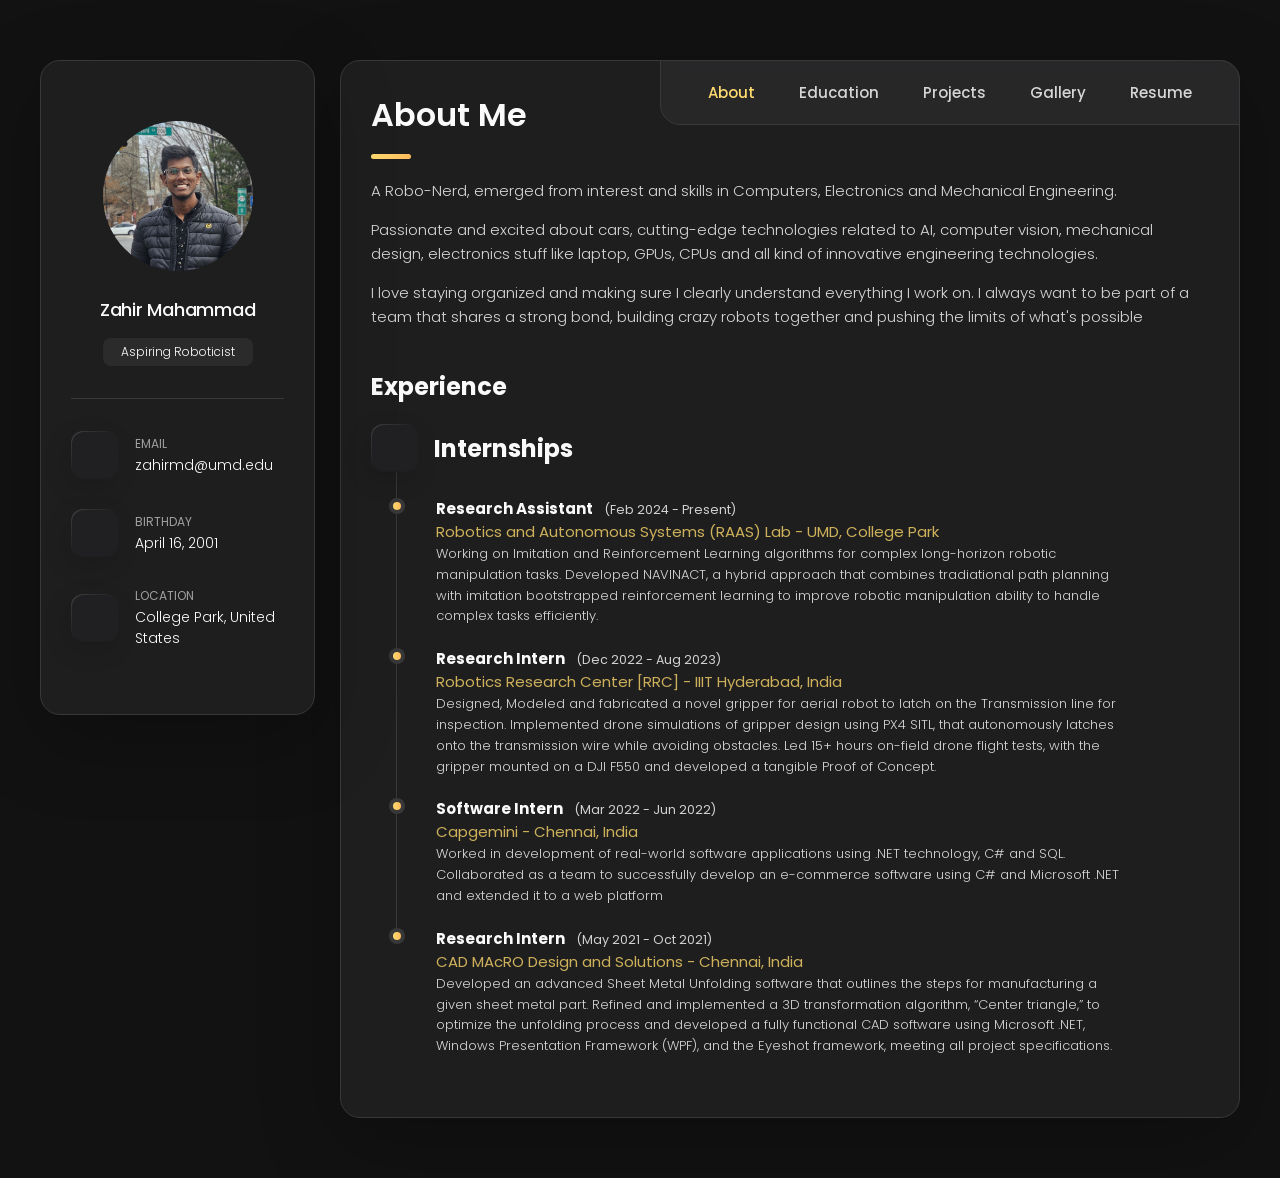
==== index.html @ 22c70e31 "removed unnecessary" ====
<!DOCTYPE html>
<html lang="en">
  <head>
    <meta charset="UTF-8" />
    <meta http-equiv="X-UA-Compatible" content="IE=edge" />
    <meta name="viewport" content="width=device-width, initial-scale=1.0" />
    <title>Zahir's Protfolio</title>

    <!-- favicon -->
    <link
      rel="shortcut icon"
      href="./assets/images/favicon.ico"
      type="image/x-icon"
    />

    <!-- custom css link -->
    <link rel="stylesheet" href="./assets/css/style.css" />

    <!-- google font link -->
    <link rel="preconnect" href="https://fonts.googleapis.com" />
    <link rel="preconnect" href="https://fonts.gstatic.com" crossorigin />
    <link
      href="https://fonts.googleapis.com/css2?family=Poppins:wght@300;400;500;600&display=swap"
      rel="stylesheet"
    />
    <link rel="stylesheet" href="https://cdnjs.cloudflare.com/ajax/libs/font-awesome/6.0.0/css/all.min.css">

  </head>

  <body>
    <!-- #MAIN -->

    <main>
      <!-- #SIDEBAR -->

      <aside class="sidebar" data-sidebar>
        <div class="sidebar-info">
          <figure class="avatar-box">
            <img
              class="profile-pic"
              src="./assets/images/zahirmd.png"
              alt="Zahir Mahammad"
              width="70"
            />
          </figure>

          <div class="info-content">
            <h1 class="name" title="Zahir Mahammad">Zahir Mahammad</h1>

            <p class="title">Aspiring Roboticist</p>
          </div>

          <button class="info_more-btn" data-sidebar-btn>
            <span>Show Contacts</span>

            <ion-icon name="chevron-down"></ion-icon>
          </button>
        </div>

        <div class="sidebar-info_more">
          <div class="separator"></div>

          <ul class="contacts-list">
            <li class="contact-item">
              <div class="icon-box">
                <ion-icon name="mail-outline"></ion-icon>
              </div>

              <div class="contact-info">
                <p class="contact-title">Email</p>

                <a
                  href="mailto:zahirmd@umd.edu"
                  class="contact-link"
                  >zahirmd@umd.edu</a
                >
              </div>
            </li>

            <!-- <li class="contact-item">
              <div class="icon-box">
                <ion-icon name="phone-portrait-outline"></ion-icon>
              </div>

              <div class="contact-info">
                <p class="contact-title">Phone</p>

                <a href="tel:+94768167031" class="contact-link"
                  >+1 (240)-604-0688</a
                >
              </div>
            </li> -->

            <li class="contact-item">
              <div class="icon-box">
                <ion-icon name="calendar-outline"></ion-icon>
              </div>

              <div class="contact-info">
                <p class="contact-title">Birthday</p>

                <time datetime="2001-07-21">April 16, 2001</time>
              </div>
            </li>

            <li class="contact-item">
              <div class="icon-box">
                <ion-icon name="location-outline"></ion-icon>
              </div>

              <div class="contact-info">
                <p class="contact-title">Location</p>

                <address>College Park, United States</address>
              </div>
            </li>
          </ul>

          <div class="separator"></div>

          <ul class="social-list">
            <li class="social-item">
              <a
                href="https://github.com/zahirmahammad"
                class="social-link" target="_blank"
              >
                <ion-icon name="logo-github"></ion-icon>
              </a>
            </li>

            <li class="social-item">
              <a
                href="https://www.linkedin.com/in/zahir-mahammad"
                class="social-link" target="_blank"
              >
                <ion-icon name="logo-linkedin"></ion-icon>
              </a>
            </li>

            <li class="social-item">
              <a
                href="https://www.instagram.com/zhr16___/profilecard/?igsh=ZzZjdnRrcW5tdnE4"
                class="social-link" target="_blank"
              >
                <ion-icon name="logo-instagram"></ion-icon>
              </a>
            </li>
          </ul>
        </div>
      </aside>

      <!-- #main-content -->

      <div class="main-content">
        <!-- #NAVBAR -->

        <nav class="navbar">
          <ul class="navbar-list">
            <li class="navbar-item">
              <button class="navbar-link active" data-nav-link>About</button>
            </li>

            <li class="navbar-item">
              <button class="navbar-link" data-nav-link>Education</button>
            </li>

            <li class="navbar-item">
              <button class="navbar-link" data-nav-link>Projects</button>
            </li>

            <li class="navbar-item">
              <button class="navbar-link" data-nav-link>Gallery</button>
            </li>

            <li class="navbar-item">
              <button class="navbar-link" data-nav-link>Resume</button>
            </li>
          </ul>
        </nav>

        <!-- #ABOUT -->

        <article class="about active" data-page="about">
          <header>
            <h2 class="h2 article-title">About me</h2>
          </header>

          <section class="about-text">
            <p>
              A Robo-Nerd, emerged from interest and skills in Computers, Electronics and Mechanical Engineering.        
            </p>

            <p>
              Passionate and excited about cars, cutting-edge technologies related 
              to AI, computer vision, mechanical design, electronics stuff like laptop, GPUs, CPUs and all kind of innovative engineering technologies.
            </p>
            <p>

              I love staying organized and making sure I clearly understand everything I work on.
              I always want to be part of a team that shares a strong bond, building crazy robots together and pushing the limits of what's possible
            </p>
          </section>



          <h3 class="h3 service-title">Experience</h3>
          <!--  Work Experience  -->
          <section class="timeline">
            <div class="title-wrapper">
              <div class="icon-box">
                <ion-icon name="briefcase-outline"></ion-icon>
                <!-- <i class="fas fa-robot"></i> -->
              </div>

              <h3 class="h3">Internships</h3>
              
            </div>

            <ol class="timeline-list">
              <li class="timeline-item">
                <h4 class="h4 timeline-item-title" style="display: inline; margin-right: 1%;">Research Assistant </h4> 
                <p style="display: inline; color: lightgrey; font-size: smaller;">(Feb 2024 - Present)</p>                  
                <!-- <h4 class="h4 timeline-item-title">Robotics Algorithms & Autonomous Systems Lab (RAAS) - UMD, College Park</h4> -->
                <div class="timeline-dates">
                  <span class="left">Robotics and Autonomous Systems (RAAS) Lab - UMD, College Park</span>
                  &nbsp;&nbsp;
                  <!-- <span class="right" style="color: lightgray; ">(Feb 2023 - Present)</span> -->
                </div>

                <span></span>
                <span></span>

                <p class="timeline-text" style="font-size: small;">
                  Working on Imitation and Reinforcement Learning algorithms for complex 
                  long-horizon robotic manipulation tasks.
                  Developed NAVINACT, a hybrid approach that combines tradiational path 
                  planning with imitation bootstrapped reinforcement learning to improve robotic manipulation
                  ability to handle complex tasks efficiently.
              </li>

              <li class="timeline-item">
                <h4 class="h4 timeline-item-title" style="display: inline; margin-right: 1%;">Research Intern </h4> 
                <p style="display: inline; color: lightgrey; font-size: smaller;">(Dec 2022 - Aug 2023)</p>                  
                                
                  <span class="left">Robotics Research Center [RRC] - IIIT Hyderabad, India</span>


                <p class="timeline-text" style="font-size: small;">
                  Designed, Modeled and fabricated a novel gripper for aerial robot 
                  to latch on the Transmission line for inspection. Implemented 
                  drone simulations of gripper design using PX4 SITL, that 
                  autonomously latches onto the transmission wire while 
                  avoiding obstacles. Led 15+ hours on-field drone flight 
                  tests, with the gripper mounted on a DJI F550 and developed a tangible Proof of Concept. 
                </p>
              </li>

              <li class="timeline-item">
                <h4 class="h4 timeline-item-title" style="display: inline; margin-right: 1%;">Software Intern </h4> 
                <p style="display: inline; color: lightgrey; font-size: smaller;">(Mar 2022 - Jun 2022)</p>                  
                                <!-- <h4 class="h4 timeline-item-title">Robotics Research Center [RRC] - IIIT Hyderabad, India</h4> -->
                <!-- <div class="timeline-dates"> -->
                  <span class="left">Capgemini - Chennai, India</span>
                  <!-- <span class="right" style="color: white;">Dec 2022 — Aug 2022</span> -->
                <!-- </div> -->

                <p class="timeline-text" style="font-size: small;">
                  Worked in development of real-world software applications using .NET technology, C# and SQL.
                  Collaborated as a team to successfully develop an e-commerce 
                  software using C# and Microsoft .NET and extended it to a web platform
        
                </p>
              </li>    


              <li class="timeline-item">
                <h4 class="h4 timeline-item-title" style="display: inline; margin-right: 1%;">Research Intern </h4> 
                <p style="display: inline; color: lightgrey; font-size: smaller;">(May 2021 - Oct 2021)</p>                  
                <!-- <h4 class="h4 timeline-item-title">Robotics Research Center [RRC] - IIIT Hyderabad, India</h4> -->
                <!-- <div class="timeline-dates"> -->
                  <span class="left">CAD MAcRO Design and Solutions - Chennai, India</span>
                  <!-- <span class="right" style="color: white;">Dec 2022 — Aug 2022</span> -->
                <!-- </div> -->

                <p class="timeline-text" style="font-size: small;">
                  Developed an advanced Sheet Metal Unfolding software 
                  that outlines the steps for manufacturing a given sheet metal part.
                  Refined and implemented a 3D transformation algorithm, “Center triangle,” 
                  to optimize the unfolding process and 
                  developed a fully functional CAD software using Microsoft .NET, 
                  Windows Presentation Framework (WPF), and the Eyeshot framework, meeting all project specifications.
                </p>
              </li>
              
            </ol>
          </section>

          
          <!-- service -->

          <!-- <section class="service">
            <h3 class="h3 service-title">What I can do</h3>

            <ul class="service-list">
              <li class="service-item">
                <div class="service-icon-box">
                  <img
                    src="./assets/images/icon-design.svg
                "
                    alt="design icon"
                    width="40"
                  />
                </div>

                <div class="service-content-box">
                  <h4 class="h4 service-item-title">CAD design</h4>

                  <p class="service-item-text">
                    Mechanical design of robots, make them manufacturable and
                    easy to assemble.
                  </p>
                </div>
              </li>

              <li class="service-item">
                <div class="service-icon-box">
                  <img
                    src="./assets/images/icon-dev.svg"
                    alt="Web development icon"
                    width="40"
                  />
                </div>

                <div class="service-content-box">
                  <h4 class="h4 service-item-title">Programming and Frameworks</h4>

                  <p class="service-item-text">
                    Develop Robotic Frameworks using ROS, OpenCV, PyTorch: Reinforcement Learning, and other SDKs.
                  </p>
                </div>
              </li>

              <li class="service-item">
                <div class="service-icon-box">
                  <img src="./assets/images/drone.svg" alt="mobile app icon" width="60"/>
                </div>

                <div class="service-content-box">
                  <h4 class="h4 service-item-title">Build Robots</h4>

                  <p class="service-item-text">
                    Design, Build and Program the robot that can handle the multiple tasks 
                  </p>
                </div>
              </li>

              <li class="service-item">
                <div class="service-icon-box">
                  <img
                    src="./assets/images/robot-arm.svg"
                    alt="camera icon"
                    width="40"
                  />
                </div>

                <div class="service-content-box">
                  <h4 class="h4 service-item-title">Teach Robots</h4>

                  <p class="service-item-text">
                    Use Imiation Learning, Reinforcement Learning, and other AI techniques to perform complex tasks.
                  </p>
                </div>
              </li>
            </ul>
          </section> -->




          <!--
          - My Best Products
        -->

          <!-- <section class="testimonials">
            <h3 class="h3 testimonials-title">Portfolio</h3>

            <ul class="testimonials-list has-scrollbar">
              <li class="testimonials-item">
                <div class="content-card" data-testimonials-item>
                  <figure class="testimonials-avatar-box">
                    <img
                      src="./assets/images/icon-dev.svg"
                      alt="Daniel lewis"
                      width="40"
                      data-testimonials-avatar
                    />
                  </figure>

                  <h4
                    class="h4 testimonials-item-title"
                    data-testimonials-title
                  >
                    Platinum Web Application
                  </h4>

                  <div class="testimonials-text" data-testimonials-text>
                    <p>
                      A web application that made by using MERN Stack for
                      Selling Products. Buyers can come to the application
                      through any device (Responsive UI Design) and add to cart
                      items after they can do the payment and buy thr products.
                      Customers also can use PayPal & BAnk cards as their
                      payment methods.
                    </p>
                  </div>
                </div>
              </li>

              <li class="testimonials-item">
                <div class="content-card" data-testimonials-item>
                  <figure class="testimonials-avatar-box">
                    <img
                      src="./assets/images/icon-dev.svg"
                      alt="Jessica miller"
                      width="60"
                      data-testimonials-avatar
                    />
                  </figure>

                  <h4
                    class="h4 testimonials-item-title"
                    data-testimonials-title
                  >
                    iStore POS System
                  </h4>

                  <div class="testimonials-text" data-testimonials-text>
                    <p>
                      Created a POS system in Java with MySQL for managing shop
                      operations. Includes functionalities for managing
                      inventory, users, and orders. Managers and Cashiers have
                      different interfaces.
                    </p>
                  </div>
                </div>
              </li>

              <li class="testimonials-item">
                <div class="content-card" data-testimonials-item>
                  <figure class="testimonials-avatar-box">
                    <img
                      src="./assets/images/icon-dev.svg"
                      alt="Emily evans"
                      width="60"
                      data-testimonials-avatar
                    />
                  </figure>

                  <h4
                    class="h4 testimonials-item-title"
                    data-testimonials-title
                  >
                    File Organizer
                  </h4>

                  <div class="testimonials-text" data-testimonials-text>
                    <p>
                      Created a simple file organizing software for organize
                      rushed folders or drives on PC. Can manage files by
                      creating new folders for every type of files (Ex: Photos,
                      Videos, Audio) and send all files to those folders, helps
                      to keep a cleaner environment in Computer.
                    </p>
                  </div>
                </div>
              </li>
            </ul>
          </section> -->

          <!--
          - testimonials modal
        -->

          <div class="modal-container" data-modal-container>
            <div class="overlay" data-overlay></div>

            <section class="testimonials-modal">
              <button class="modal-close-btn" data-modal-close-btn>
                <ion-icon name="close-outline"></ion-icon>
              </button>

              <div class="modal-img-wrapper">
                <figure class="modal-avatar-box">
                  <img
                    src="./assets/images/avatar-1.png"
                    alt="Daniel lewis"
                    width="80"
                    data-modal-img
                  />
                </figure>

                <img src="./assets/images/icon-quote.svg" alt="quote icon" />
              </div>

              <div class="modal-content">
                <h4 class="h3 modal-title" data-modal-title>Daniel lewis</h4>

                <time datetime="2021-06-14">14 June, 2021</time>

                <div data-modal-text>
                  <p>
                    Richard was hired to create a corporate identity. We were
                    very pleased with the work done. She has a lot of experience
                    and is very concerned about the needs of client. Lorem ipsum
                    dolor sit amet, ullamcous cididt consectetur adipiscing
                    elit, seds do et eiusmod tempor incididunt ut laborels
                    dolore magnarels alia.
                  </p>
                </div>
              </div>
            </section>
          </div>

          <!--
          - My Certificates
        -->

          <!-- <section class="clients">
            <h3 class="h3 clients-title">Certificates</h3>
            <div class="clients-list-container">
              <ul class="clients-list has-scrollbar">
                <li class="clients-item">
                  <p>Customer Service <br />Professional (Zendesk)</p>
                  <br />
                  <a href="https://uom.lk/">
                    <img
                      src="./assets/images/certificates/zendesk.JPG"
                      alt="client logo"
                    />
                  </a>
                </li>

                <li class="clients-item">
                  <p>Career Essentials in<br />Cybersecurity (Microsoft)</p>
                  <br />
                  <a href="https://uom.lk/">
                    <img
                      src="./assets/images/certificates/career_essentials in cybersecurity by microsoft and linkedin.JPG"
                      alt="client logo"
                    />
                  </a>
                </li>

                <li class="clients-item">
                  <p>FC0U61 Cert Prep 1<br />(linkedin)</p>
                  <br />
                  <a href="https://uom.lk/">
                    <img
                      src="./assets/images/certificates/cert-prep-1.JPG"
                      alt="client logo"
                    />
                  </a>
                </li>

                <li class="clients-item">
                  <p>FC0U61 Cert Prep 2<br />(linkedin)</p>
                  <br />
                  <a href="https://uom.lk/">
                    <img
                      src="./assets/images/certificates/cert-prep-2.JPG"
                      alt="client logo"
                    />
                  </a>
                </li>

                <li class="clients-item">
                  <p>FC0U61 Cert Prep 3<br />(linkedin)</p>
                  <br />
                  <a href="https://uom.lk/">
                    <img
                      src="./assets/images/certificates/cert-prep-3.JPG"
                      alt="client logo"
                    />
                  </a>
                </li>

                <li class="clients-item">
                  <p>Version Controlling<br />(Microsoft)</p>
                  <br />
                  <a href="https://uom.lk/">
                    <img
                      src="./assets/images/certificates/mastering_version_control.JPG"
                      alt="client logo"
                    />
                  </a>
                </li>

                <li class="clients-item">
                  <p>Python Programming<br />for Beginners (UoM)</p>
                  <br />
                  <a href="https://uom.lk/">
                    <img
                      src="./assets/images/certificates/python_for-beginners.JPG"
                      alt="client logo"
                    />
                  </a>
                </li>

                <li class="clients-item">
                  <p>Web Designing for<br />Beginners (UoM)</p>
                  <br />
                  <a href="https://uom.lk/">
                    <img
                      src="./assets/images/certificates/web_design_for_beginners.JPG"
                      alt="client logo"
                    />
                  </a>
                </li>
              </ul>
            </div>
          </section> -->
        </article>

        <!-- #RESUME -->

        <article class="resume" data-page="education">
          <header>
            <h2 class="h2 article-title">Education</h2>
          </header>

          <!-- Download Button Section -->

          <!-- Trigger Easy Download: onclick="window.location.href='https://drive.google.com/uc?export=download&id=1tKpm8IOlRSLQODSGPAmuAweRhz6zU7St'" -->

          

          <section class="timeline">
            <div class="title-wrapper">
              <div class="icon-box">
                <ion-icon name="book-outline"></ion-icon>
              </div>

              <h3 class="h3">University of Maryland, College Park</h3>
            </div>

            <ol class="timeline-list">
              <li class="timeline-item">
                <h4 class="h4 timeline-item-title">
                  Master of Engineering - Robotics
                </h4>

                <span>Aug 2023 - Expected May 2025</span>

                <p class="timeline-text">
                  <strong>Courses:</strong> Control of Robotic Systems, Robot Modeling, Robot Programming,
                  Perception for Autonomous Robots, Planning for Autonomous Robots,
                  Robot Learning, Decision-Making for Robotics, Multi-Modal Foundation Models, 
                  Human-Robot Interaction
                </p>
              </li>

              <!-- <li class="timeline-item">
                <h4 class="h4 timeline-item-title">IBA Campus - Kandy</h4>

                <span>2018 Jan - Apr</span>

                <p class="timeline-text">
                  I Have studied a six month English Diploma foundation in IBA
                  Campus Kandy. I have earned some knowledge from the foundation
                  course.
                </p>
              </li>

              <li class="timeline-item">
                <h4 class="h4 timeline-item-title">
                  Nanoda Vocational Training Center - Hurikaduwa
                </h4>

                <span>2018 Jan - Jun</span>

                <p class="timeline-text">
                  I have studied a six month carpentry course in Nanoda
                  vocational Training center. I have learned many woodworking
                  techniques and machine operating techniques.
                </p>
              </li> -->
            </ol>
          </section>

          <section class="timeline">
            <div class="title-wrapper">
              <div class="icon-box">
                <ion-icon name="book-outline"></ion-icon>
              </div>

              <h3 class="h3">IIITDM Kancheepuram</h3>
            </div>

            <ol class="timeline-list">
              <li class="timeline-item">
                <h4 class="h4 timeline-item-title">B.Tech - Mechanical Engineering Specialization with Smart Manufacturing</h4>

                <span>August 2018 — May 2022</span>

                <p class="timeline-text">
                  <strong>Relevant Courses:</strong> Sensors and Controls, Internet of Things,
                  Special Manufacturing Processes, Data Structure and Algorithms, Electrical Drives, Database Management Systems,
                  Mechanical Design Concepts, Industrial Design Sketching, Design Optimization
                </p>
              <!-- </li>

              <li class="timeline-item">
                <h4 class="h4 timeline-item-title">Java POS System</h4>

                <span>2023 — 2024</span>

                <p class="timeline-text">
                  Created a POS system in Java with MySQL for managing shop
                  operations. Includes functionalities for managing inventory,
                  users, and orders. Managers and Cashiers have different
                  interfaces. Source code & other details:<a
                    href="https://github.com/DulangaDasanayake/i-store"
                    >iStore</a
                  >
                </p>
              </li> -->
            </ol>
          </section>

          <section class="skill">
            <h3 class="h3 skills-title">My skills</h3>
            <ul class="skills-list content-card">
              <li class="skills-item">
                <div class="title-wrapper">
                  <h5 class="h5">ROS/ROS2</h5>
                  <!-- <data value="80">80%</data> -->
                </div>

                <!-- <div class="skill-progress-bg">
                  <div class="skill-progress-fill" style="width: 80%"></div>
                </div> -->
              </li>

              <li class="skills-item">
                <div class="title-wrapper">
                  <h5 class="h5">Python</h5>
                  <!-- <data value="70">70%</data> -->
                </div>

                <!-- <div class="skill-progress-bg">
                  <div class="skill-progress-fill" style="width: 70%"></div>
                </div> -->
              </li>

              <li class="skills-item">
                <div class="title-wrapper">
                  <h5 class="h5">C/C++</h5>
                  <!-- <data value="90">90%</data> -->
                </div>

                <!-- <div class="skill-progress-bg">
                  <div class="skill-progress-fill" style="width: 90%"></div>
                </div> -->
              </li>

              <li class="skills-item">
                <div class="title-wrapper">
                  <h5 class="h5">CAD Design</h5>
                  <!-- <data value="50">50%</data> -->
                </div>

                <!-- <div class="skill-progress-bg">
                  <div class="skill-progress-fill" style="width: 50%"></div>
                </div> -->
              </li>

              <li class="skills-item">
                <div class="title-wrapper">
                  <h5 class="h5">Fusion 360</h5>
                </div>
              </li>

              <li class="skills-item">
                <div class="title-wrapper">
                  <h5 class="h5">SolidWorks</h5>
                </div>
              </li>

              <li class="skills-item">
                <div class="title-wrapper">
                  <h5 class="h5">MATLAB</h5>
                </div>
              </li>

              <li class="skills-item">
                <div class="title-wrapper">
                  <h5 class="h5">Linux</h5>
                </div>
              </li>

              <li class="skills-item">
                <div class="title-wrapper">
                  <h5 class="h5">Docker</h5>
                </div>
              </li>

              <li class="skills-item">
                <div class="title-wrapper">
                  <h5 class="h5">3D Printing</h5>
                </div>
              </li>

              <li class="skills-item">
                <div class="title-wrapper">
                  <h5 class="h5">Drone Piloting</h5>
                </div>
              </li>

              <li class="skills-item">
                <div class="title-wrapper">
                  <h5 class="h5">Imitation/Reinforcement Learning</h5>
                </div>
              </li>

              
            
            </ul>
          </section>
        </article>

        <!--
        - #BLOG - [Now] Projects
      -->

        <article class="blog" data-page="projects">
          <header>
            <h2 class="h2 article-title">Projects</h2>
          </header>

          <section class="blog-posts">
            <ul class="blog-posts-list">
              <li class="blog-post-item">
                <a href="#">
                  <figure class="blog-banner-box">
                    <img
                      src="./assets/images/navinact.png"
                      alt="AMD 9000X3D CPUs"
                      loading="lazy"
                    />
                  </figure>

                  <div class="blog-content">
                    <div class="blog-meta">
                      <p class="blog-category">Robotics</p>

                      <span class="dot"></span>

                      <time datetime="2022-02-23">UMD</time>
                    </div>

                    <h3 class="h3 blog-item-title">NAVINACT</h3>

                    <p class="blog-text">
                      Navigation in Action for RL, a hybrid approach that combines 
                      traditional Reinforcement Learning with Navigation.
                      Reinforcement Learning is used only when interacting with the 
                      objects, whereas navigation is used when trying to reach near 
                      the objects. There are 3 main networks used (ModeNet, NavNet, InteractNet)
                    </p>
                  </div>
                </a>
              </li>

              <li class="blog-post-item">
                <a href="#">
                  <figure class="blog-banner-box">
                    <img
                      src="./assets/images/vision_based.png"
                      alt="Samsung Galaxy Z Fold 6 Slim"
                      loading="lazy"
                    />
                  </figure>

                  <div class="blog-content">
                    <div class="blog-meta">
                      <p class="blog-category">Robotics</p>

                      <span class="dot"></span>

                      <time datetime="2022-02-23">UMD</time>
                    </div>

                    <h3 class="h3 blog-item-title">
                      Vision-Based Autonomous Navigation
                    </h3>

                    <p class="blog-text">
                      Developed a pipeline for tasks that included stop sign detection, horizon line detection, dynamic obstacle avoidance, and navigation through papers, enabling TurtleBot to autonomously navigate through the environment.
                      Trained the YOLOv5 model for stop sign detection, utilized Hough lines to identify vanishing points and draw the horizon line, employed optical flow for dynamic obstacle avoidance, and contour detection to identify waypoints.
                      Implemented a closed-loop controller to autonomously navigate in simulation and real-world environments through the waypoints while performing the defined tasks and successfully demonstrated obstacle avoidance and task execution.
                    </p>
                  </div>
                </a>
              </li>

              <li class="blog-post-item">
                <a href="#">
                  <figure class="blog-banner-box">
                    <img
                      src="./assets/images/RU_RRT_edited.gif"
                      alt="Apple Vision Pro"
                      loading="lazy"
                    />
                  </figure>

                  <div class="blog-content">
                    <div class="blog-meta">
                      <p class="blog-category">Robotics</p>

                      <span class="dot"></span>

                      <time datetime="2022-02-23">UMD</time>
                    </div>

                    <h3 class="h3 blog-item-title">RU-RRT*: ReUsable RRT*</h3>

                    <p class="blog-text">
                      An algorithm based on RRT* designed to utilize path and 
                      sampled points from previously calculated trees on the 
                      same map. This approach uses less processing time and 
                      energy to provide an optimal path at a reduced cost. 
                      This has been shown to work well and is most appropriate when used frequently on larger maps.
                    </p>
                  </div>
                </a>
              </li>

              <li class="blog-post-item">
                <a href="#">
                  <figure class="blog-banner-box">
                    <img
                      src="./assets/images/competition.png"
                      alt="Apple Vision Pro"
                      loading="lazy"
                    />
                  </figure>

                  <div class="blog-content">
                    <div class="blog-meta">
                      <p class="blog-category">Robotics</p>

                      <span class="dot"></span>

                      <time datetime="2022-02-23">UMD</time>
                    </div>

                    <h3 class="h3 blog-item-title">TurtleBOT Competition [2nd Place]</h3>

                    <p class="blog-text">
                      Implemented A* algorithm to compute the shortest 
                      path on a given real-world map, to navigate 
                      autonomously in less time. Addressed odometry 
                      sensor errors and developed a closed-loop controller 
                      using odom to accurately navigate through the waypoints and demonstrated autonomous navigation on TurtleBot3 waffle.
                    </p>
                  </div>
                </a>
              </li>

              <li class="blog-post-item">
                <a href="#">
                  <figure class="blog-banner-box">
                    <img
                      src="./assets/images/crazys.gif"
                      alt="Apple Vision Pro"
                      loading="lazy"
                    />
                  </figure>

                  <div class="blog-content">
                    <div class="blog-meta">
                      <p class="blog-category">Robotics</p>

                      <span class="dot"></span>

                      <time datetime="2022-02-23">UMD</time>
                    </div>

                    <h3 class="h3 blog-item-title">CrazyS - ROS noetic</h3>

                    <p class="blog-text">
                      New models added to the drone simulation 
                      package, CrazyS. The package has iris, 
                      pelican and crazyflie, new drone models, dji - F450, F550, S500, S550, are added to the simulation
                    </p>
                  </div>
                </a>
              </li>

              <li class="blog-post-item">
                <a href="#">
                  <figure class="blog-banner-box">
                    <img
                      src="./assets/images/humanoid.png"
                      alt="Apple Vision Pro"
                      loading="lazy"
                    />
                  </figure>

                  <div class="blog-content">
                    <div class="blog-meta">
                      <p class="blog-category">Robotics</p>

                      <span class="dot"></span>

                      <time datetime="2022-02-23">UMD</time>
                    </div>

                    <h3 class="h3 blog-item-title">Humanoid Robot - RL</h3>

                    <p class="blog-text">
                      Implemented and fine-tuned RL algorithms (SAC and PPO) 
                      for the humanoid robot “Stompy” by K-Scale Labs
                      Included human-like joint limits to enhance realism and 
                      built an environment with efficient reward criteria to 
                      achieve natural gait patterns, trained the model in Gymnasium while tuning hyperparameters for improved results
                      Trained in Brax environment to accelerate training by 
                      running multiple parallel simulations, resulting in better 
                      performance in less time, conducted a comparative analysis of 
                      training outcomes between Gymnasium and Brax environments.
                    </p>
                  </div>
                </a>
              </li>

              <li class="blog-post-item">
                <a href="#">
                  <figure class="blog-banner-box">
                    <img
                      src="./assets/images/mobilerobot.png"
                      alt="Apple Vision Pro"
                      loading="lazy"
                    />
                  </figure>

                  <div class="blog-content">
                    <div class="blog-meta">
                      <p class="blog-category">Robotics</p>

                      <span class="dot"></span>

                      <time datetime="2022-02-23">UMD</time>
                    </div>

                    <h3 class="h3 blog-item-title">MobileRobot Gazebo Simulation</h3>

                    <p class="blog-text">
                      Apple's first mixed-reality headset, the Vision Pro,
                      boasts the highest-resolution display ever made for such a
                      device. It represents a bold step into the mixed-reality
                      space, potentially revolutionizing how we interact with
                      digital content
                    </p>
                  </div>
                </a>
              </li>              

              <li class="blog-post-item">
                <a href="#">
                  <figure class="blog-banner-box">
                    <img
                      src="./assets/images/drone_tech.png"
                      alt="Apple Vision Pro"
                      loading="lazy"
                    />
                  </figure>

                  <div class="blog-content">
                    <div class="blog-meta">
                      <p class="blog-category">Robotics</p>

                      <span class="dot"></span>

                      <time datetime="2022-02-23">UMD</time>
                    </div>

                    <h3 class="h3 blog-item-title">Drone Technology Enabled Leaf Disease Detection</h3>

                    <p class="blog-text">
                      Apple's first mixed-reality headset, the Vision Pro,
                      boasts the highest-resolution display ever made for such a
                      device. It represents a bold step into the mixed-reality
                      space, potentially revolutionizing how we interact with
                      digital content
                    </p>
                  </div>
                </a>
              </li>

            </ul>
          </section>
        </article>


<!--
        - #PORTFOLIO -- [Now] Gallery
      -->

      <article class="portfolio" data-page="gallery">
        <header>
          <h2 class="h2 article-title">Gallery</h2>
        </header>

        <section class="projects">
          <!-- <ul class="filter-list">
            <li class="filter-item">
              <button class="active" data-filter-btn>All</button>
            </li>

            <li class="filter-item">
              <button data-filter-btn>Web design</button>
            </li>

            <li class="filter-item">
              <button data-filter-btn>Applications</button>
            </li>

            <li class="filter-item">
              <button data-filter-btn>Web development</button>
            </li>
          </ul> -->

          <div class="filter-select-box">
            <button class="filter-select" data-select>
              <div class="select-value" data-select-value>
                Select category
              </div>

              <div class="select-icon">
                <ion-icon name="chevron-down"></ion-icon>
              </div>
            </button>

            <!-- <ul class="select-list">
              <li class="select-item">
                <button data-select-item>All</button>
              </li>

              <li class="select-item">
                <button data-select-item>Web design</button>
              </li>

              <li class="select-item">
                <button data-select-item>Applications</button>
              </li>

              <li class="select-item">
                <button data-select-item>Web development</button>
              </li>
            </ul> -->
          </div>

          <ul class="blog-posts-list">



            <li class="blog-post-item">
              <a href="javascript:void(0);">
                <figure class="blog-banner-box" style="aspect-ratio: 4/5; height: auto;">
                  <img
                    src="./assets/images/ai_summit/boston_CTO.jpg"
                    alt="Apple Vision Pro"
                    loading="lazy"
                  />
                </figure>

                <div class="blog-content">
                  <div class="blog-meta">
                    <p class="blog-category">CTO, Boston Dynamics</p>

                    <span class="dot"></span>

                    <time datetime="2022-02-23">NVIDIA AI Summit 2024</time>
                  </div>

                </div>
              </a>
            </li>

            <li class="blog-post-item">
              <a href="javascript:void(0);">
                <figure class="blog-banner-box" style="aspect-ratio: 4/5; height: auto;">
                  <img
                    src="./assets/images/ai_summit/aaron_talk.jpg"
                    alt="Apple Vision Pro"
                    loading="lazy"
                  />
                </figure>

                <div class="blog-content">
                  <div class="blog-meta">
                    <p class="blog-category">Aaron Saunders</p>

                    <span class="dot"></span>

                    <time datetime="2022-02-23">CTO, Boston Dynamics</time>
                  </div>

                </div>
              </a>
            </li>

            <li class="blog-post-item">
              <a href="javascript:void(0);">
                <figure class="blog-banner-box" style="aspect-ratio: 4/5; height: auto;">
                  <img
                    src="./assets/images/ai_summit/expo.jpg"
                    alt="Apple Vision Pro"
                    loading="lazy"
                  />
                </figure>

                <div class="blog-content">
                  <div class="blog-meta">
                    <p class="blog-category">Tech</p>

                    <span class="dot"></span>

                    <time datetime="2022-02-23">NVIDIA AI Summit 2024</time>
                  </div>

                </div>
              </a>
            </li>

            <li class="blog-post-item">
              <a href="javascript:void(0);">
                <figure class="blog-banner-box" style="aspect-ratio: 4/5; height: auto;">
                  <img
                    src="./assets/images/ai_summit/banner.jpg"
                    alt="Apple Vision Pro"
                    loading="lazy"
                  />
                </figure>

                <div class="blog-content">
                  <div class="blog-meta">
                    <p class="blog-category">Tech</p>

                    <span class="dot"></span>

                    <time datetime="2022-02-23">NVIDIA AI Summit 2024</time>
                  </div>

                </div>
              </a>
            </li>

            <li class="blog-post-item">
              <a href="javascript:void(0);">
                <figure class="blog-banner-box" style="aspect-ratio: 4/5; height: auto;">
                  <img
                    src="./assets/images/ai_summit/kiwibot.jpg"
                    alt="Apple Vision Pro"
                    loading="lazy"
                  />
                </figure>

                <div class="blog-content">
                  <div class="blog-meta">
                    <p class="blog-category">Kiwibot</p>

                    <span class="dot"></span>

                    <time datetime="2022-02-23">NVIDIA AI Summit 2024</time>
                  </div>

                </div>
              </a>
            </li>

            <li class="blog-post-item">
              <a href="javascript:void(0);">
                <figure class="blog-banner-box" style="aspect-ratio: 4/5; height: auto;">
                  <img
                    src="./assets/images/ai_summit/sit_robot.jpg"
                    alt="Apple Vision Pro"
                    loading="lazy"
                  />
                </figure>

                <div class="blog-content">
                  <div class="blog-meta">
                    <p class="blog-category">Field AI</p>

                    <span class="dot"></span>

                    <time datetime="2022-02-23">NVIDIA AI Summit 2024</time>
                  </div>

                </div>
              </a>
            </li>

            <li class="blog-post-item">
              <a href="javascript:void(0);">
                <figure class="blog-banner-box" style="aspect-ratio: 4/5; height: auto;">
                  <img
                    src="./assets/images/ai_summit/spot.jpg"
                    alt="Apple Vision Pro"
                    loading="lazy"
                  />
                </figure>

                <div class="blog-content">
                  <div class="blog-meta">
                    <p class="blog-category">Spot</p>

                    <span class="dot"></span>

                    <time datetime="2022-02-23">NVIDIA AI Summit 2024</time>
                  </div>

                </div>
              </a>
            </li>

            <li class="blog-post-item">
              <a href="javascript:void(0);">
                <figure class="blog-banner-box" style="aspect-ratio: 4/5; height: auto;">
                  <img
                    src="./assets/images/ai_summit/field_Ai.jpg"
                    alt="Apple Vision Pro"
                    loading="lazy"
                  />
                </figure>

                <div class="blog-content">
                  <div class="blog-meta">
                    <p class="blog-category">Field AI</p>

                    <span class="dot"></span>

                    <time datetime="2022-02-23">NVIDIA AI Summit 2024</time>
                  </div>

                </div>
              </a>
            </li>

            <li class="blog-post-item">
              <a href="javascript:void(0);">
                <figure class="blog-banner-box" style="aspect-ratio: 9/16; height: auto;">
                  <img
                    src="./assets/images/ai_summit/me.jpg"
                    alt="Apple Vision Pro"
                    loading="lazy"
                  />
                </figure>

                <div class="blog-content">
                  <div class="blog-meta">
                    <p class="blog-category">Tech</p>

                    <span class="dot"></span>

                    <time datetime="2022-02-23">NVIDIA AI Summit 2024</time>
                  </div>

                </div>
              </a>
            </li>

            <li class="blog-post-item">
              <a href="javascript:void(0);">
                <figure class="blog-banner-box" style="aspect-ratio: 9/16; height: auto;">
                  <img
                    src="./assets/images/ai_summit/me2.jpg"
                    alt="Apple Vision Pro"
                    loading="lazy"
                  />
                </figure>

                <div class="blog-content">
                  <div class="blog-meta">
                    <p class="blog-category">Tech</p>

                    <span class="dot"></span>

                    <time datetime="2022-02-23">NVIDIA AI Summit 2024</time>
                  </div>

                </div>
              </a>
            </li> 

            <li class="blog-post-item">
              <a href="javascript:void(0);">
                <figure class="blog-banner-box">
                  <img
                    src="./assets/images/ur5e/assistive_feeding.jpeg"
                    alt="Apple Vision Pro"
                    loading="lazy"
                  />
                </figure>

                <div class="blog-content">
                  <div class="blog-meta">
                    <p class="blog-category">Tech</p>

                    <span class="dot"></span>

                    <time datetime="2022-02-23">UMD</time>
                  </div>

                </div>
              </a>
            </li>

            <li class="blog-post-item">
              <a href="javascript:void(0);">
                <figure class="blog-banner-box" >
                  <img
                    src="./assets/images/ur3e/AF.jpg"
                    alt="Apple Vision Pro"
                    loading="lazy"
                  />
                </figure>

                <div class="blog-content">
                  <div class="blog-meta">
                    <p class="blog-category">Tech</p>

                    <span class="dot"></span>

                    <time datetime="2022-02-23">UMD</time>
                  </div>

                </div>
              </a>
            </li>




            <li class="blog-post-item">
              <a href="#">
                <figure class="blog-banner-box" style="aspect-ratio: 9/14; height: auto;">
                  <img
                    src="./assets/images/ur5e/ur5e_gello.png"
                    alt="AMD 9000X3D CPUs"
                    loading="lazy"
                  />
                </figure>

                <div class="blog-content">
                  <div class="blog-meta">
                    <p class="blog-category">Tech</p>
                    <!-- <p class="blog-category">Tech</p> -->

                    <span class="dot"></span>

                    <time datetime="2022-02-23">UMD</time>
                  </div>

                  <!-- <h3 class="h3 blog-item-title">NAVINACT</h3> -->
                  <!-- <p>NAVINACT</p> -->

                  <!-- <p class="blog-text">
                    hi
                  </p> -->
                </div>
              </a>
            </li>

            <li class="blog-post-item">
              <a href="javascript:void(0);">
                <figure class="blog-banner-box" style="aspect-ratio: 9/14; height: auto;">
                  <video controls>
                    <source src="./assets/images/ur5e/gello_ur5e.mp4" type="video/mp4" />
                    Your browser does not support the video tag.
                  </video>            
                </figure>

                <div class="blog-content">
                  <div class="blog-meta">
                    <p class="blog-category">Tech</p>

                    <span class="dot"></span>

                    <time datetime="2022-02-23">UMD</time>
                  </div>

                  <!-- <h3 class="h3 blog-item-title">
                    Trails AI - Workshop
                  </h3> -->

                  <!-- <p class="blog-text">
                    hi
                  </p> -->
                </div>
              </a>
            </li>

            <li class="blog-post-item">
              <a href="javascript:void(0);">
                <figure class="blog-banner-box">
                  <video controls>
                    <source src="./assets/images/ur5e/maryland_day.mp4" type="video/mp4" />
                    Your browser does not support the video tag.
                  </video>            
                </figure>

                <div class="blog-content">
                  <div class="blog-meta">
                    <p class="blog-category">Tech</p>

                    <span class="dot"></span>

                    <time datetime="2022-02-23">UMD</time>
                  </div>

                  <!-- <h3 class="h3 blog-item-title">
                    Trails AI - Workshop
                  </h3> -->

                  <!-- <p class="blog-text">
                    hi
                  </p> -->
                </div>
              </a>
            </li>

            <li class="blog-post-item" style="height: 50%;">
              <a href="javascript:void(0);">
                <figure class="blog-banner-box">
                  <img
                    src="./assets/images/events/trails_AI.png"
                    alt="Apple Vision Pro"
                    loading="lazy"
                  />
                </figure>

                <div class="blog-content">
                  <div class="blog-meta">
                    <p class="blog-category">Tech</p>

                    <span class="dot"></span>

                    <time datetime="2022-02-23">UMD</time>
                  </div>

                </div>
              </a>
            </li>

            <li class="blog-post-item" style="height: 50%;">
              <a href="javascript:void(0);">
                <figure class="blog-banner-box" style="aspect-ratio: 9/14; height: auto;">
                  <img
                    src="./assets/images/ur3e/ur3e_gello.jpg"
                    alt="Apple Vision Pro"
                    loading="lazy"
                  />
                </figure>

                <div class="blog-content">
                  <div class="blog-meta">
                    <p class="blog-category">Tech</p>

                    <span class="dot"></span>

                    <time datetime="2022-02-23">UMD</time>
                  </div>

                </div>
              </a>
            </li>

            <li class="blog-post-item" style="height: 50%;">
              <a href="javascript:void(0);">
                <figure class="blog-banner-box" style="aspect-ratio: 9/14; height: auto;">
                  <video controls>
                    <source src="./assets/images/ur3e/ur3e_gello.mp4" type="video/mp4" />
                    Your browser does not support the video tag.
                  </video>   
                </figure>

                <div class="blog-content">
                  <div class="blog-meta">
                    <p class="blog-category">Tech</p>

                    <span class="dot"></span>

                    <time datetime="2022-02-23">UMD</time>
                  </div>

                </div>
              </a>
            </li>

            <li class="blog-post-item" style="height: 50%;">
              <a href="javascript:void(0);">
                <figure class="blog-banner-box" style="aspect-ratio: 9/10; height: auto;">
                  <img
                    src="./assets/images/ur3e/ur3e_spoon.jpg"
                    alt="Apple Vision Pro"
                    loading="lazy"
                  />
                </figure>

                <div class="blog-content">
                  <div class="blog-meta">
                    <p class="blog-category">Tech</p>

                    <span class="dot"></span>

                    <time datetime="2022-02-23">UMD</time>
                  </div>
                </div>
              </a>
            </li>              

            <li class="blog-post-item" style="height: 50%;">
              <a href="javascript:void(0);">
                <figure class="blog-banner-box" style="aspect-ratio: 9/10; height: auto;">
                  <img
                    src="./assets/images/ur3e/ur3e_spoon_mount.jpg"
                    alt="Apple Vision Pro"
                    loading="lazy"
                  />
                </figure>

                <div class="blog-content">
                  <div class="blog-meta">
                    <p class="blog-category">Tech</p>

                    <span class="dot"></span>

                    <time datetime="2022-02-23">UMD</time>
                  </div>

                </div>
              </a>
            </li>

            <li class="blog-post-item" style="height: 50%;">
              <a href="javascript:void(0);">
                <figure class="blog-banner-box">
                  <img
                    src="./assets/images/ur3e/ur3e_nightview.jpg"
                    alt="Apple Vision Pro"
                    loading="lazy"
                  />
                </figure>

                <div class="blog-content">
                  <div class="blog-meta">
                    <p class="blog-category">Tech</p>

                    <span class="dot"></span>

                    <time datetime="2022-02-23">UMD</time>
                  </div>

                </div>
              </a>
            </li>

            <li class="blog-post-item" style="height: 50%;">
              <a href="javascript:void(0);">
                <figure class="blog-banner-box">
                  <img
                    src="./assets/images/ur3e/ur3e_broc.jpg"
                    alt="Apple Vision Pro"
                    loading="lazy"
                  />
                </figure>

                <div class="blog-content">
                  <div class="blog-meta">
                    <p class="blog-category">Tech</p>

                    <span class="dot"></span>

                    <time datetime="2022-02-23">UMD</time>
                  </div>

                </div>
              </a>
            </li>


            <li class="blog-post-item" style="height: 50%;">
              <a href="javascript:void(0);">
                <figure class="blog-banner-box">
                  <img
                    src="./assets/images/events/spot.jpg"
                    alt="Apple Vision Pro"
                    loading="lazy"
                  />
                </figure>

                <div class="blog-content">
                  <div class="blog-meta">
                    <p class="blog-category">Tech</p>

                    <span class="dot"></span>

                    <time datetime="2022-02-23">UMD</time>
                  </div>

                </div>
              </a>
            </li>


            <li class="blog-post-item" style="height: 50%;">
              <a href="javascript:void(0);">
                <figure class="blog-banner-box">
                  <video controls>
                    <source src="./assets/images/events/spot_walk.mp4" type="video/mp4" />
                    Your browser does not support the video tag.
                  </video> 
                </figure>

                <div class="blog-content">
                  <div class="blog-meta">
                    <p class="blog-category">Tech</p>

                    <span class="dot"></span>

                    <time datetime="2022-02-23">UMD</time>
                  </div>

                </div>
              </a>
            </li>



            <li class="blog-post-item" style="height: 50%;">
              <a href="javascript:void(0);">
                <figure class="blog-banner-box" style="aspect-ratio: 9/10; height: auto;">
                  <img
                    src="./assets/images/turtlebot_hardware/turt_1.jpg"
                    alt="Apple Vision Pro"
                    loading="lazy"
                  />
                </figure>

                <div class="blog-content">
                  <div class="blog-meta">
                    <p class="blog-category">Tech</p>

                    <span class="dot"></span>

                    <time datetime="2022-02-23">UMD</time>
                  </div>

                </div>
              </a>
            </li>

            <li class="blog-post-item" style="height: 50%;">
              <a href="javascript:void(0);">
                <figure class="blog-banner-box" style="aspect-ratio: 9/10; height: auto;">
                  <img
                    src="./assets/images/turtlebot_hardware/turt_2.jpg"
                    alt="Apple Vision Pro"
                    loading="lazy"
                  />
                </figure>

                <div class="blog-content">
                  <div class="blog-meta">
                    <p class="blog-category">Tech</p>

                    <span class="dot"></span>

                    <time datetime="2022-02-23">UMD</time>
                  </div>

                </div>
              </a>
            </li>

            <li class="blog-post-item" style="height: 50%;">
              <a href="javascript:void(0);">
                <figure class="blog-banner-box" style="aspect-ratio: 9/12; height: auto;">
                  <img
                    src="./assets/images/gello/gello_1.jpg"
                    alt="Apple Vision Pro"
                    loading="lazy"
                  />
                </figure>

                <div class="blog-content">
                  <div class="blog-meta">
                    <p class="blog-category">Tech</p>

                    <span class="dot"></span>

                    <time datetime="2022-02-23">UMD</time>
                  </div>

                </div>
              </a>
            </li>              

            <li class="blog-post-item" style="height: 50%;">
              <a href="javascript:void(0);">
                <figure class="blog-banner-box"style="aspect-ratio: 9/12; height: auto;">
                  <video controls>
                    <source src="./assets/images/gello/gello_2.mp4" type="video/mp4" />
                    Your browser does not support the video tag.
                  </video> 
                </figure>

                <div class="blog-content">
                  <div class="blog-meta">
                    <p class="blog-category">Tech</p>

                    <span class="dot"></span>

                    <time datetime="2022-02-23">UMD</time>
                  </div>

                </div>
              </a>
            </li>            

          </ul>
        </section>
      </article>



        <!-- #CONTACT -->

        <article class="contact" data-page="resume">
          <header>
            <h2 class="h2 article-title">Resume</h2>
          </header>

          <section>
            <button
            onclick="window.open('https://drive.google.com/file/d/1ykB5tf8G_TGYDqUxqbpNCjAKu20TAUMZ/view?usp=sharing', '_blank')"
            class="download-btn"
            >
              Download CV
            </button>
          </section>
          <br />



          <h3 class="h3 form-title">My Location</h3>
          <section class="mapbox" data-mapbox>
            <figure>
              <iframe
                src="https://www.google.com/maps/embed?pb=!1m18!1m12!1m3!1d3104.846555528006!2d-76.93775538465056!3d38.98969717957015!2m3!1f0!2f0!3f0!3m2!1i1024!2i768!4f13.1!3m3!1m2!1s0x89b7c7e5a22c6db9%3A0xd5b52b721b0b7d60!2sCollege%20Park%2C%20MD%2020742%2C%20USA!5e0!3m2!1sen!2sus!4v1724869107792!5m2!1sen!2sus"
                width="400"
                height="300"
                loading="lazy"
              ></iframe>
            </figure>
          </section>

          <p style="display: inline; color: lightgrey; font-size: large;">
            <strong>Email:</strong> zahirmd@umd.edu
          </p>
          
          <!-- <section class="contact-form">
            <h3 class="h3 form-title">Contact Form</h3>

            <form action="#" class="form" data-form>
              <div class="input-wrapper">
                <input
                  type="text"
                  name="fullname"
                  class="form-input"
                  placeholder="Full name"
                  required
                  data-form-input
                />

                <input
                  type="email"
                  name="email"
                  class="form-input"
                  placeholder="Email address"
                  required
                  data-form-input
                />
              </div>

              <textarea
                name="message"
                class="form-input"
                placeholder="Your Message"
                required
                data-form-input
              ></textarea>

              <button
              type="button"
              id="sendMessage"
              class="form-btn"
          >
              <ion-icon name="paper-plane"></ion-icon>
              <span>Send Message</span>
          </button>
            
            </form>
          </section> -->
        </article>
      </div>
    </main>

    <script>
      document.getElementById('sendMessage').onclick = function () {
          const name = document.getElementById('fullname').value;
          const email = document.getElementById('email').value;
          const message = document.getElementById('message').value;
  
          const subject = 'New Message from Portfolio';
          const body = `Name: ${name}\nEmail: ${email}\nMessage: ${message}`;
  
          // Construct the mailto link
          const mailtoLink = `mailto:zahirmd@umd.edu?subject=${encodeURIComponent(subject)}&body=${encodeURIComponent(body)}`;
  
          // Redirect to the mailto link
          window.location.href = mailtoLink;
      };
  </script>
    <!--
    - custom js link
  -->
    <script src="./assets/js/script.js"></script>

    <!--
    - ionicon link
  -->
    <script
      type="module"
      src="https://unpkg.com/ionicons@5.5.2/dist/ionicons/ionicons.esm.js"
    ></script>
    <script
      nomodule
      src="https://unpkg.com/ionicons@5.5.2/dist/ionicons/ionicons.js"
    ></script>
  </body>
</html>
---- assets/css/style.css ----
/*-----------------------------------*\
  #CUSTOM PROPERTY
\*-----------------------------------*/

:root {

  /**
   * colors
   */

  /* gradient */

  --bg-gradient-onyx: linear-gradient(
    to bottom right, 
    hsl(240, 1%, 25%) 3%, 
    hsl(0, 0%, 19%) 97%
  );
  --bg-gradient-jet: linear-gradient(
    to bottom right, 
    hsla(240, 1%, 18%, 0.251) 0%, 
    hsla(240, 2%, 11%, 0) 100%
  ), hsl(240, 2%, 13%);
  --bg-gradient-yellow-1: linear-gradient(
    to bottom right, 
    hsl(45, 100%, 71%) 0%, 
    hsla(36, 100%, 69%, 0) 50%
  );
  --bg-gradient-yellow-2: linear-gradient(
    135deg, 
    hsla(45, 100%, 71%, 0.251) 0%, 
    hsla(35, 100%, 68%, 0) 59.86%
  ), hsl(240, 2%, 13%);
  --border-gradient-onyx: linear-gradient(
    to bottom right, 
    hsl(0, 0%, 25%) 0%, 
    hsla(0, 0%, 25%, 0) 50%
  );
  --text-gradient-yellow: linear-gradient(
    to right, 
    hsl(45, 100%, 72%), 
    hsl(35, 100%, 68%)
  );

  /* solid */

  --jet: hsl(0, 0%, 22%);
  --onyx: hsl(240, 1%, 17%);
  --eerie-black-1: hsl(240, 2%, 13%);
  --eerie-black-2: hsl(240, 2%, 12%);
  --smoky-black: hsl(0, 0%, 7%);
  --beige-1: hsl(40, 30%, 90%);
  --beige-2: hsl(40, 30%, 98%);
  --white-1: hsl(0, 0%, 100%);
  --white-2: hsl(0, 0%, 98%);
  --orange-yellow-crayola: hsl(45, 100%, 72%);
  --vegas-gold: hsl(45, 54%, 58%);
  --light-gray: hsl(0, 0%, 84%);
  --light-gray-70: hsla(0, 0%, 84%, 0.7);
  --bittersweet-shimmer: hsl(0, 43%, 51%);

  /**
   * typography
   */

  /* font-family */
  --ff-poppins: 'Poppins', sans-serif;

  /* font-size */
  --fs-1: 24px;
  --fs-2: 18px;
  --fs-3: 17px;
  --fs-4: 16px;
  --fs-5: 15px;
  --fs-6: 14px;
  --fs-7: 13px;
  --fs-8: 11px;

  /* font-weight */
  --fw-300: 300;
  --fw-400: 400;
  --fw-500: 500;
  --fw-600: 600;

  /**
   * shadow
   */
  
  --shadow-1: -4px 8px 24px hsla(0, 0%, 0%, 0.25);
  --shadow-2: 0 16px 30px hsla(0, 0%, 0%, 0.25);
  --shadow-3: 0 16px 40px hsla(0, 0%, 0%, 0.25);
  --shadow-4: 0 25px 50px hsla(0, 0%, 0%, 0.15);
  --shadow-5: 0 24px 80px hsla(0, 0%, 0%, 0.25);

  /**
   * transition
   */

  --transition-1: 0.25s ease;
  --transition-2: 0.5s ease-in-out;

}





/*-----------------------------------*\
  #RESET
\*-----------------------------------*/

*, *::before, *::after {
  margin: 0;
  padding: 0;
  box-sizing: border-box;
}

a { text-decoration: none; }

li { list-style: none; }

img, ion-icon, a, button, time, span { display: block; }

button {
  font: inherit;
  background: none;
  border: none;
  text-align: left;
  cursor: pointer;
}

input, textarea {
  display: block;
  width: 100%;
  background: none;
  font: inherit;
}

::selection {
  background: var(--orange-yellow-crayola);
  color: var(--smoky-black);
  /* color: var(--vegas-gold); */
}

:focus { outline-color: var(--orange-yellow-crayola); }

html { font-family: var(--ff-poppins); }

body { background: var(--smoky-black); }
/* body { background: var(--beige-1); } */





/*-----------------------------------*\
  #REUSED STYLE
\*-----------------------------------*/

.sidebar,
article {
  background: var(--eerie-black-2);
  border: 1px solid var(--jet);
  border-radius: 20px;
  padding: 15px;
  box-shadow: var(--shadow-1);
  z-index: 1;
}

.separator {
  width: 100%;
  height: 1px;
  background: var(--jet);
  margin: 16px 0;
}

.icon-box {
  position: relative;
  background: var(--border-gradient-onyx);
  width: 30px;
  height: 30px;
  border-radius: 8px;
  display: flex;
  justify-content: center;
  align-items: center;
  font-size: 16px;
  color: var(--orange-yellow-crayola);
  box-shadow: var(--shadow-1);
  z-index: 1;
}

.icon-box::before {
  content: "";
  position: absolute;
  inset: 1px;
  background: var(--eerie-black-1);
  /* background: var(--beige-1); */
  border-radius: inherit;
  z-index: -1;
}

.icon-box ion-icon { --ionicon-stroke-width: 35px; }

article { display: none; }

article.active {
  display: block;
  animation: fade 0.5s ease backwards;
}

@keyframes fade {
  0% { opacity: 0; }
  100% { opacity: 1; }
}

.h2,
.h3,
.h4,
.h5 {
  color: var(--white-2);
  text-transform: capitalize;
}

.h2 { font-size: var(--fs-1); }

.h3 { font-size: var(--fs-2); }

.h4 { font-size: var(--fs-4); }

.h5 {
  font-size: var(--fs-7);
  font-weight: var(--fw-500);
}

.article-title {
  position: relative;
  padding-bottom: 7px;
}

.article-title::after {
  content: "";
  position: absolute;
  bottom: 0;
  left: 0;
  width: 30px;
  height: 3px;
  background: var(--text-gradient-yellow);
  border-radius: 3px;
}

.has-scrollbar::-webkit-scrollbar {
  width: 5px; /* for vertical scrollbar */
  height: 20px; /* for horizontal scrollbar */
}

.has-scrollbar::-webkit-scrollbar-track {
  background: var(--onyx);
  border-radius: 25px;
}

.has-scrollbar::-webkit-scrollbar-thumb {
  background: var(--orange-yellow-crayola);
  border-radius: 25px;
}

.has-scrollbar::-webkit-scrollbar-button { width: 20px; }

.content-card {
  position: relative;
  background: var(--border-gradient-onyx);
  padding: 15px;
  padding-top: 45px;
  border-radius: 14px;
  box-shadow: var(--shadow-2);
  cursor: pointer;
  z-index: 1;
}

.content-card::before {
  content: "";
  position: absolute;
  inset: 1px;
  background: var(--bg-gradient-jet);
  border-radius: inherit;
  z-index: -1;
}





/*-----------------------------------*\
  #MAIN
\*-----------------------------------*/

main {
  margin: 15px 12px;
  margin-bottom: 75px;
  min-width: 259px;
}





/*-----------------------------------*\
  #SIDEBAR
\*-----------------------------------*/

.sidebar {
  margin-bottom: 15px;
  max-height: 112px;
  overflow: hidden;
  transition: var(--transition-2);
}

.sidebar.active { max-height: 405px; }

.sidebar-info {
  position: relative;
  display: flex;
  justify-content: flex-start;
  align-items: center;
  gap: 15px;
}

/*
.avatar-box {
  background: var(--bg-gradient-onyx);
  border-radius: 10px;
}
*/

.profile-pic{
  border-radius: 100px;
}

.info-content .name {
  color: var(--white-2);
  font-size: var(--fs-4);
  font-weight: var(--fw-500);
  letter-spacing: -0.25px;
  margin-bottom: 10px;
}

.info-content .title {
  color: var(--white-1);
  background: var(--onyx);
  font-size: var(--fs-8);
  font-weight: var(--fw-300);
  width: max-content;
  padding: 3px 12px;
  border-radius: 8px;
}

.info_more-btn {
  position: absolute;
  top: -15px;
  right: -15px;
  border-radius: 0 15px;
  font-size: 13px;
  color: var(--orange-yellow-crayola);
  background: var(--border-gradient-onyx);
  padding: 10px;
  box-shadow: var(--shadow-2);
  transition: var(--transition-1);
  z-index: 1;
}

.info_more-btn::before {
  content: "";
  position: absolute;
  inset: 1px;
  border-radius: inherit;
  background: var(--bg-gradient-jet);
  transition: var(--transition-1);
  z-index: -1;
}

.info_more-btn:hover,
.info_more-btn:focus { background: var(--bg-gradient-yellow-1); }

.info_more-btn:hover::before,
.info_more-btn:focus::before { background: var(--bg-gradient-yellow-2); }

.info_more-btn span { display: none; }

.sidebar-info_more {
  opacity: 0;
  visibility: hidden;
  transition: var(--transition-2);
}

.sidebar.active .sidebar-info_more {
  opacity: 1;
  visibility: visible;
}

.contacts-list {
  display: grid;
  grid-template-columns: 1fr;
  gap: 16px;
}

.contact-item {
  min-width: 100%;
  display: flex;
  align-items: center;
  gap: 16px;
}

.contact-info {
  max-width: calc(100% - 46px);
  width: calc(100% - 46px);
}

.contact-title {
  color: var(--light-gray-70);
  font-size: var(--fs-8);
  text-transform: uppercase;
  margin-bottom: 2px;
}

.contact-info :is(.contact-link, time, address) {
  color: var(--white-2);
  font-size: var(--fs-7);
}

.contact-info address { font-style: normal; }

.social-list {
  display: flex;
  justify-content: flex-start;
  align-items: center;
  gap: 15px;
  padding-bottom: 4px;
  padding-left: 7px;
}

.social-item .social-link {
  color: var(--light-gray-70);
  font-size: 18px;
}


.social-item .social-link:hover { color: var(--light-gray); }





/*-----------------------------------*\
  #NAVBAR
\*-----------------------------------*/

.navbar {
  position: fixed;
  bottom: 0;
  left: 0;
  width: 100%;
  background: hsla(240, 1%, 17%, 0.75);
  backdrop-filter: blur(10px);
  border: 1px solid var(--jet);
  border-radius: 12px 12px 0 0;
  box-shadow: var(--shadow-2);
  z-index: 5;
}

.navbar-list {
  display: flex;
  flex-wrap: wrap;
  justify-content: center;
  align-items: center;
  padding: 0 10px;
}

.navbar-link {
  color: var(--light-gray);
  font-size: var(--fs-8);
  padding: 20px 7px;
  transition: color var(--transition-1);
}

.navbar-link:hover,
.navbar-link:focus { color: var(--light-gray-70); }

.navbar-link.active { color: var(--orange-yellow-crayola); }





/*-----------------------------------*\
  #ABOUT
\*-----------------------------------*/

.about .article-title { margin-bottom: 15px; }

.about-text {
  color: var(--light-gray);
  font-size: var(--fs-6);
  font-weight: var(--fw-300);
  line-height: 1.6;
}

.about-text p { margin-bottom: 15px; }



/**
 * #service 
 */

.service { margin-bottom: 35px; }

.service-title { margin-bottom: 20px; }

.service-list {
  display: grid;
  grid-template-columns: 1fr;
  gap: 20px;
}

.service-item {
  position: relative;
  background: var(--border-gradient-onyx);
  padding: 20px;
  border-radius: 14px;
  box-shadow: var(--shadow-2);
  z-index: 1;
}

.service-item::before {
  content: "";
  position: absolute;
  inset: 1px;
  background: var(--bg-gradient-jet);
  border-radius: inherit;
  z-index: -1;
}

.service-icon-box { margin-bottom: 10px; }

.service-icon-box img { margin: auto; }

.service-content-box { text-align: center; }

.service-item-title { margin-bottom: 7px; }

.service-item-text {
  color: var(--light-gray);
  font-size: var(--fs-6);
  font-weight: var(--fw-3);
  line-height: 1.6;
}


/**
 * #testimonials 
 */

.testimonials { margin-bottom: 30px; }

.testimonials-title { margin-bottom: 20px; }

.testimonials-list {
  display: flex;
  justify-content: flex-start;
  align-items: flex-start;
  gap: 15px;
  margin: 0 -15px;
  padding: 25px 15px;
  padding-bottom: 35px;
  overflow-x: auto;
  scroll-behavior: smooth;
  overscroll-behavior-inline: contain;
  scroll-snap-type: inline mandatory;
}

.testimonials-item {
  min-width: 100%;
  scroll-snap-align: center;
}

.testimonials-avatar-box {
  position: absolute;
  top: 0;
  left: 0;
  transform: translate(15px, -25px);
  background: var(--bg-gradient-onyx);
  border-radius: 14px;
  box-shadow: var(--shadow-1);
}

.testimonials-item-title { margin-bottom: 7px; }

.testimonials-text {
  color: var(--light-gray);
  font-size: var(--fs-6);
  font-weight: var(--fw-300);
  line-height: 1.6;
  display: -webkit-box;
  line-clamp: 4;
  -webkit-line-clamp: 4;
  -webkit-box-orient: vertical;
  overflow: hidden;
}


/**
 * #testimonials-modal
 */

.modal-container {
  position: fixed;
  top: 0;
  left: 0;
  width: 100%;
  height: 100%;
  display: flex;
  justify-content: center;
  align-items: center;
  overflow-y: auto;
  overscroll-behavior: contain;
  z-index: 20;
  pointer-events: none;
  visibility: hidden;
}

.modal-container::-webkit-scrollbar { display: none; }

.modal-container.active {
  pointer-events: all;
  visibility: visible;
}

.overlay {
  position: fixed;
  top: 0;
  left: 0;
  width: 100%;
  height: 100vh;
  background: hsl(0, 0%, 5%);
  opacity: 0;
  visibility: hidden;
  pointer-events: none;
  z-index: 1;
  transition: var(--transition-1);
}

.overlay.active {
  opacity: 0.8;
  visibility: visible;
  pointer-events: all;
}

.testimonials-modal {
  background: var(--eerie-black-2);
  position: relative;
  padding: 15px;
  margin: 15px 12px;
  border: 1px solid var(--jet);
  border-radius: 14px;
  box-shadow: var(--shadow-5);
  transform: scale(1.2);
  opacity: 0;
  transition: var(--transition-1);
  z-index: 2;
}

.modal-container.active .testimonials-modal {
  transform: scale(1);
  opacity: 1;
}

.modal-close-btn {
  position: absolute;
  top: 15px;
  right: 15px;
  background: var(--onyx);
  border-radius: 8px;
  width: 32px;
  height: 32px;
  display: flex;
  justify-content: center;
  align-items: center;
  color: var(--white-2);
  font-size: 18px;
  opacity: 0.7;
}

.modal-close-btn:hover,
.modal-close-btn:focus { opacity: 1; }

.modal-close-btn ion-icon { --ionicon-stroke-width: 50px; }

.modal-avatar-box {
  background: var(--bg-gradient-onyx);
  width: max-content;
  border-radius: 14px;
  margin-bottom: 15px;
  box-shadow: var(--shadow-2);
}

.modal-img-wrapper > img { display: none; }

.modal-title { margin-bottom: 4px; }

.modal-content time {
  font-size: var(--fs-6);
  color: var(--light-gray-70);
  font-weight: var(--fw-300);
  margin-bottom: 10px;
}

.modal-content p {
  color: var(--light-gray);
  font-size: var(--fs-6);
  font-weight: var(--fw-300);
  line-height: 1.6;
}


/**
 * #clients 
 */

.clients { margin-bottom: 15px; }

.clients-list {
  display: flex;
  justify-content: flex-start;
  align-items: flex-start;
  gap: 15px;
  margin: 0 -15px;
  padding: 25px;
  padding-bottom: 25px;
  overflow-x: auto;
  scroll-behavior: smooth;
  overscroll-behavior-inline: contain;
  scroll-snap-type: inline mandatory;
  scroll-padding-inline: 25px;
}

.clients-item {
  min-width: 50%;
  scroll-snap-align: start;
}

.clients-item img {
  width: 75%;
  border-radius: 8px;
}

.clients-item p {
  color: aliceblue;
  font-size: var(--fs-8);
}


/*-----------------------------------*\
  #RESUME
\*-----------------------------------*/

.article-title { margin-bottom: 30px; }


/**
 * education and experience 
 */

.timeline { margin-bottom: 30px; }

.timeline .title-wrapper {
  display: flex;
  align-items: center;
  gap: 15px;
  margin-bottom: 25px;
  /* margin-bottom: 5px; */
}

.timeline-list {
  font-size: var(--fs-6);
  margin-left: 45px;
}

.timeline-item { position: relative; }

.timeline-item:not(:last-child) { margin-bottom: 20px; }

.timeline-item-title {
  font-size: var(--fs-6);
  line-height: 1.3;
  margin-bottom: 7px;
}

.timeline-list span {
  color: var(--vegas-gold);
  font-weight: var(--fw-400);
  line-height: 1.6;
}

.timeline-item:not(:last-child)::before {
  content: "";
  position: absolute;
  top: -25px;
  left: -30px;
  width: 1px;
  height: calc(100% + 50px);
  background: var(--jet);
}

.timeline-item::after {
  content: "";
  position: absolute;
  top: 5px;
  left: -33px;
  height: 6px;
  width: 6px;
  background: var(--text-gradient-yellow);
  border-radius: 50%;
  box-shadow: 0 0 0 4px var(--jet);
}

.timeline-text {
  color: var(--light-gray);
  font-weight: var(--fw-300);
  line-height: 1.6;
}


.timeline-dates {
  display: flex;
  /* font-size: 1.0vw; */
  /* justify-content: space-between;  */
  /* align-items: center; */
}

.left {
  text-align: left;
  /* width: 50%; */
}

.right {
  text-align: left;
  /* width: 50%; */
}



/**
 * skills 
 */

.skills-title { margin-bottom: 20px; }

/* .skills-list { padding: 20px; } */

.skills-list { 
  padding: 10px; 
  display: flex; /* Enable flexbox for the list */
  flex-wrap: wrap; /* Allow wrapping to create two columns */
  list-style: none; /* Remove default list styling */
  margin: 0; /* Remove default margin */
  padding: 0; /* Remove default padding */
}

/* Extra stuff */
.skills-item { 
  flex: 1 1 calc(25% - 20px); /* Each item takes 25% of the width minus spacing */
  margin: 6px; /* Margin for spacing between items */
  /* width: 25%; Each item takes half the width for two columns */
  box-sizing: border-box; /* Include padding and border in width */
  text-align: center; /* Center text */
  /* padding: 0px; Add padding for spacing */
}

/* Responsive design */
@media (max-width: 768px) {
  .skills-item {
      flex: 1 1 calc(33.33% - 20px); /* Three columns for medium screens */
  }
}

@media (max-width: 480px) {
  .skills-item {
      flex: 1 1 100%; /* Stacks items for small screens */
  }
}

.skills-item:not(:last-child) { margin-bottom: 15px; }

.skill .title-wrapper {
  display: flex;
  align-items: center;
  gap: 5px;
  margin-bottom: 8px;
}

.skill .title-wrapper data {
  color: var(--light-gray);
  font-size: var(--fs-7);
  font-weight: var(--fw-300);
}

.skill-progress-bg {
  background: var(--jet);
  width: 100%;
  height: 8px;
  border-radius: 10px;
}

.skill-progress-fill {
  background: var(--text-gradient-yellow);
  height: 100%;
  border-radius: inherit;
}





/*-----------------------------------*\
  #PORTFOLIO
\*-----------------------------------*/

.filter-list { display: none; }

.filter-select-box {
  position: relative;
  margin-bottom: 25px;
}

.filter-select {
  background: var(--eerie-black-2);
  color: var(--light-gray);
  display: flex;
  justify-content: space-between;
  align-items: center;
  width: 100%;
  padding: 12px 16px;
  border: 1px solid var(--jet);
  border-radius: 14px;
  font-size: var(--fs-6);
  font-weight: var(--fw-300);
}

.filter-select.active .select-icon { transform: rotate(0.5turn); }

.select-list {
  background: var(--eerie-black-2);
  position: absolute;
  top: calc(100% + 6px);
  width: 100%;
  padding: 6px;
  border: 1px solid var(--jet);
  border-radius: 14px;
  z-index: 2;
  opacity: 0;
  visibility: hidden;
  pointer-events: none;
  transition: 0.15s ease-in-out;
}

.filter-select.active + .select-list {
  opacity: 1;
  visibility: visible;
  pointer-events: all;
}

.select-item button {
  background: var(--eerie-black-2);
  color: var(--light-gray);
  font-size: var(--fs-6);
  font-weight: var(--fw-300);
  text-transform: capitalize;
  width: 100%;
  padding: 8px 10px;
  border-radius: 8px;
}

.select-item button:hover { --eerie-black-2: hsl(240, 2%, 20%); }

.project-list {
  display: grid;
  grid-template-columns: 1fr;
  gap: 30px;
  margin-bottom: 10px;
}

.project-item { display: none; }

.project-item.active {
  display: block;
  animation: scaleUp 0.25s ease forwards;
}

@keyframes scaleUp {
  0% { transform: scale(0.5); }
  100% { transform: scale(1); }
}

.project-item > a { width: 100%; }

.project-img {
  position: relative;
  width: 100%;
  height: 200px;
  border-radius: 16px;
  overflow: hidden;
  margin-bottom: 15px;
}

.project-img::before {
  content: "";
  position: absolute;
  top: 0;
  left: 0;
  width: 100%;
  height: 100%;
  background: transparent;
  z-index: 1;
  transition: var(--transition-1);
}

.project-item > a:hover .project-img::before { background: hsla(0, 0%, 0%, 0.5); }

.project-item-icon-box {
  --scale: 0.8;

  background: var(--jet);
  color: var(--orange-yellow-crayola);
  position: absolute;
  top: 50%;
  left: 50%;
  transform: translate(-50%, -50%) scale(var(--scale));
  font-size: 20px;
  padding: 18px;
  border-radius: 12px;
  opacity: 0;
  z-index: 1;
  transition: var(--transition-1);
}

.project-item > a:hover .project-item-icon-box {
  --scale: 1;
  opacity: 1;
}

.project-item-icon-box ion-icon { --ionicon-stroke-width: 50px; }

.project-img img {
  transition: var(--transition-1);
  width: 100%; /* Set your desired width */
  height: 165px; /* Set your desired height */
  object-fit: cover; /* Ensures the image covers the specified dimensions */
}

.project-item > a:hover img { transform: scale(1.1); }

.project-title,
.project-category { margin-left: 10px; }

.project-title {
  color: var(--white-2);
  font-size: var(--fs-5);
  font-weight: var(--fw-400);
  text-transform: capitalize;
  line-height: 1.3;
}

.project-category {
  color: var(--light-gray-70);
  font-size: var(--fs-6);
  font-weight: var(--fw-300);
}





/*-----------------------------------*\
  #BLOG
\*-----------------------------------*/

.blog-posts { margin-bottom: 10px; }

.blog-posts-list {
  display: grid;
  grid-template-columns: 1fr;
  gap: 20px;
}

.blog-post-item > a {
  position: relative;
  background: var(--border-gradient-onyx);
  height: 100%;
  box-shadow: var(--shadow-4);
  border-radius: 16px;
  z-index: 1;
}

.blog-post-item > a::before {
  content: "";
  position: absolute;
  inset: 1px;
  border-radius: inherit;
  background: var(--eerie-black-1);
  z-index: -1;
}

.blog-banner-box {
  width: 100%;
  height: 200px;
  border-radius: 12px;
  overflow: hidden;
}

.blog-banner-box img {
  width: 100%;
  height: 100%;
  object-fit: cover;
  transition: var(--transition-1);
}

.blog-banner-box video {
  width: 100%;
  height: 100%;
  object-fit: cover;
  transition: var(--transition-1);
}


.blog-post-item > a:hover .blog-banner-box img { transform: scale(1.1); }

.blog-content { padding: 15px; }

.blog-meta {
  display: flex;
  justify-content: flex-start;
  align-items: center;
  gap: 7px;
  margin-bottom: 10px;
}

.blog-meta :is(.blog-category, time) {
  color: var(--light-gray-70);
  font-size: var(--fs-6);
  font-weight: var(--fw-300);
}

.blog-meta .dot {
  background: var(--light-gray-70);
  width: 4px;
  height: 4px;
  border-radius: 4px;
}

.blog-item-title {
  margin-bottom: 10px;
  line-height: 1.3;
  transition: var(--transition-1);
}

.blog-post-item > a:hover .blog-item-title { color: var(--orange-yellow-crayola); }

.blog-text {
  color: var(--light-gray);
  font-size: var(--fs-6);
  font-weight: var(--fw-300);
  line-height: 1.6;
}





/*-----------------------------------*\
  #CONTACT
\*-----------------------------------*/

.mapbox {
  position: relative;
  height: 250px;
  width: 100%;
  border-radius: 16px;
  margin-bottom: 30px;
  border: 1px solid var(--jet);
  overflow: hidden;
}

.mapbox figure { height: 100%; }

.mapbox iframe {
  width: 100%;
  height: 100%;
  border: none;
  filter: grayscale(1) invert(1);
}

.contact-form { margin-bottom: 10px; }

.form-title { margin-bottom: 20px; }

.input-wrapper {
  display: grid;
  grid-template-columns: 1fr;
  gap: 25px;
  margin-bottom: 25px;
}

.form-input {
  color: var(--white-2);
  font-size: var(--fs-6);
  font-weight: var(--fw-400);
  padding: 13px 20px;
  border: 1px solid var(--jet);
  border-radius: 14px;
  outline: none;
}

.form-input::placeholder { font-weight: var(--fw-500); }

.form-input:focus { border-color: var(--orange-yellow-crayola); }

textarea.form-input {
  min-height: 100px;
  height: 120px;
  max-height: 200px;
  resize: vertical;
  margin-bottom: 25px;
}

textarea.form-input::-webkit-resizer { display: none; }

.form-input:focus:invalid { border-color: var(--bittersweet-shimmer); }

.form-btn {
  position: relative;
  width: 100%;
  background: var(--border-gradient-onyx);
  color: var(--orange-yellow-crayola);
  display: flex;
  justify-content: center;
  align-items: center;
  gap: 10px;
  padding: 13px 20px;
  border-radius: 14px;
  font-size: var(--fs-6);
  text-transform: capitalize;
  box-shadow: var(--shadow-3);
  z-index: 1;
  transition: var(--transition-1);
}

.form-btn::before {
  content: "";
  position: absolute;
  inset: 1px;
  background: var(--bg-gradient-jet);
  border-radius: inherit;
  z-index: -1;
  transition: var(--transition-1);
}

.form-btn ion-icon { font-size: 16px; }

.form-btn:hover { background: var(--bg-gradient-yellow-1); }

.form-btn:hover::before { background: var(--bg-gradient-yellow-2); }

.form-btn:disabled {
  opacity: 0.7;
  cursor: not-allowed;
}

.form-btn:disabled:hover { background: var(--border-gradient-onyx); }

.form-btn:disabled:hover::before { background: var(--bg-gradient-jet); }





/*-----------------------------------*\
  #RESPONSIVE
\*-----------------------------------*/

/**
 * responsive larger than 450px screen
 */

@media (min-width: 450px) {

  /**
   * client
   */

  .clients-item { min-width: calc(33.33% - 10px); }



  /**
   * #PORTFOLIO, BLOG 
   */

  .project-img,
  .blog-banner-box { height: auto; }

}





/**
 * responsive larger than 580px screen
 */

@media (min-width: 580px) {

  /**
   * CUSTOM PROPERTY
   */

  :root {

    /**
     * typography
     */

    --fs-1: 32px;
    --fs-2: 24px;
    --fs-3: 26px;
    --fs-4: 18px;
    --fs-6: 15px;
    --fs-7: 15px;
    --fs-8: 12px;

  }



  /**
   * #REUSED STYLE
   */

  .sidebar, article {
    width: 520px;
    margin-inline: auto;
    padding: 30px;
  }

  .article-title {
    font-weight: var(--fw-600);
    padding-bottom: 15px;
  }

  .article-title::after {
    width: 40px;
    height: 5px;
  }

  .icon-box {
    width: 48px;
    height: 48px;
    border-radius: 12px;
    font-size: 18px;
  }



  /**
   * #MAIN
   */

  main {
    margin-top: 60px;
    margin-bottom: 100px;
  }



  /**
   * #SIDEBAR
   */

  .sidebar {
    max-height: 180px;
    margin-bottom: 30px;
  }

  .sidebar.active { max-height: 584px; }

  .sidebar-info { gap: 25px; }

  .avatar-box { border-radius: 30px; }

  .avatar-box img { width: 120px; }

  .info-content .name { margin-bottom: 15px; }

  .info-content .title { padding: 5px 18px; }

  .info_more-btn {
    top: -30px;
    right: -30px;
    padding: 10px 15px;
  }

  .info_more-btn span {
    display: block;
    font-size: var(--fs-8);
  }

  .info_more-btn ion-icon { display: none; }

  .separator { margin: 32px 0; }

  .contacts-list { gap: 20px; }

  .contact-info {
    max-width: calc(100% - 64px);
    width: calc(100% - 64px);
  }



  /**
   * #NAVBAR
   */

  .navbar { border-radius: 20px 20px 0 0; }

  .navbar-list { gap: 20px; }

  .navbar-link { --fs-8: 14px; }



  /**
   * #ABOUT
   */

  .about .article-title { margin-bottom: 20px; }

  .about-text { margin-bottom: 40px; }

  /* service */

  .service-item {
    display: flex;
    justify-content: flex-start;
    align-items: flex-start;
    gap: 18px;
    padding: 30px;
  }

  .service-icon-box {
    margin-bottom: 0;
    margin-top: 5px;
  }

  .service-content-box { text-align: left; }

  /* testimonials */

  .testimonials-title { margin-bottom: 25px; }

  .testimonials-list {
    gap: 30px;
    margin: 0 -30px;
    padding: 30px;
    padding-bottom: 35px;
  }

  .content-card {
    padding: 30px;
    padding-top: 25px;
  }

  .testimonials-avatar-box {
    transform: translate(30px, -30px);
    border-radius: 20px;
  }

  .testimonials-avatar-box img { width: 80px; }

  .testimonials-item-title {
    margin-bottom: 10px;
    margin-left: 95px;
  }

  .testimonials-text {
    line-clamp: 2;
    -webkit-line-clamp: 2;
  }

  /* testimonials modal */

  .modal-container { padding: 20px; }

  .testimonials-modal {
    display: flex;
    justify-content: flex-start;
    align-items: stretch;
    gap: 25px;
    padding: 30px;
    border-radius: 20px;
  }

  .modal-img-wrapper {
    display: flex;
    flex-direction: column;
    align-items: center;
  }

  .modal-avatar-box {
    border-radius: 18px;
    margin-bottom: 0;
  }

  .modal-avatar-box img { width: 65px; }

  .modal-img-wrapper > img {
    display: block;
    flex-grow: 1;
    width: 35px;
  }

  /* clients */

  .clients-list {
    gap: 50px;
    margin: 0 -30px;
    padding: 45px;
    scroll-padding-inline: 45px;
  }

  .clients-item { min-width: calc(33.33% - 35px); }



  /**
   * #RESUME
   */

  .timeline-list { margin-left: 65px; }

  .timeline-item:not(:last-child)::before { left: -40px; }

  .timeline-item::after {
    height: 8px;
    width: 8px;
    left: -43px;
  }

  .skills-item:not(:last-child) { margin-bottom: 25px; }



  /**
   * #PORTFOLIO, BLOG
   */

  .project-img, .blog-banner-box { border-radius: 16px; }

  .blog-posts-list { gap: 30px; }

  .blog-content { padding: 25px; }



  /**
   * #CONTACT
   */

  .mapbox {
    height: 380px;
    border-radius: 18px;
  }

  .input-wrapper {
    gap: 30px;
    margin-bottom: 30px;
  }

  .form-input { padding: 15px 20px; }

  textarea.form-input { margin-bottom: 30px; }

  .form-btn {
    --fs-6: 16px;
    padding: 16px 20px;
  }

  .form-btn ion-icon { font-size: 18px; }

}





/**
 * responsive larger than 768px screen
 */

@media (min-width: 768px) {

  /**
   * REUSED STYLE
   */

  .sidebar, article { width: 700px; }

  .has-scrollbar::-webkit-scrollbar-button { width: 100px; }



  /**
   * SIDEBAR
   */

  .contacts-list {
    grid-template-columns: 1fr 1fr;
    gap: 30px 15px;
  }



  /**
   * NAVBAR
   */

  .navbar-link { --fs-8: 15px; }



  /**
   * ABOUT
   */

  /* testimonials modal */

  .testimonials-modal {
    gap: 35px;
    max-width: 680px;
  }

  .modal-avatar-box img { width: 80px; }



  /**
   * PORTFOLIO
   */

  .article-title { padding-bottom: 20px; }

  .filter-select-box { display: none; }

  .filter-list {
    display: flex;
    justify-content: flex-start;
    align-items: center;
    gap: 25px;
    padding-left: 5px;
    margin-bottom: 30px;
  }

  .filter-item button {
    color: var(--light-gray);
    font-size: var(--fs-5);
    transition: var(--transition-1);
  }

  .filter-item button:hover { color: var(--light-gray-70); }

  .filter-item button.active { color: var(--orange-yellow-crayola); }

  /* portfolio and blog grid */

  .project-list, .blog-posts-list { grid-template-columns: 1fr 1fr; }



  /**
   * CONTACT
   */

  .input-wrapper { grid-template-columns: 1fr 1fr; }

  .form-btn {
    width: max-content;
    margin-left: auto;
  }
  
}





/**
 * responsive larger than 1024px screen
 */

@media (min-width: 1024px) {

  /**
   * CUSTOM PROPERTY
   */

  :root {

    /**
    * shadow
    */

    --shadow-1: -4px 8px 24px hsla(0, 0%, 0%, 0.125);
    --shadow-2: 0 16px 30px hsla(0, 0%, 0%, 0.125);
    --shadow-3: 0 16px 40px hsla(0, 0%, 0%, 0.125);

  }



  /**
   * REUSED STYLE
   */

  .sidebar, article {
    width: 950px;
    box-shadow: var(--shadow-5);
  }



  /**
   * MAIN 
   */

  main { margin-bottom: 60px; }

  .main-content {
    position: relative;
    width: max-content;
    margin: auto;
  }



  /**
   * NAVBAR
   */

  .navbar {
    position: absolute;
    bottom: auto;
    top: 0;
    left: auto;
    right: 0;
    width: max-content;
    border-radius: 0 20px;
    padding: 0 20px;
    box-shadow: none;
  }

  .navbar-list {
    gap: 30px;
    padding: 0 20px;
  }

  .navbar-link { font-weight: var(--fw-500); }



  /**
   * ABOUT
   */

  /* service */

  .service-list {
    grid-template-columns: 1fr 1fr;
    gap: 20px 25px;
  }

  /* testimonials */

  .testimonials-item { min-width: calc(50% - 15px); }

  /* clients */

  .clients-item { min-width: calc(25% - 38px); }



  /**
   * PORTFOLIO
   */

  .project-list { grid-template-columns: repeat(3, 1fr); }



  /**
   * BLOG
   */

  .blog-banner-box { height: 230px; }

}





/**
 * responsive larger than 1250px screen
 */

@media (min-width: 1250px) {

  /**
   * RESET
   */

  body::-webkit-scrollbar { width: 20px; }

  body::-webkit-scrollbar-track { background: var(--smoky-black); }
  /* body::-webkit-scrollbar-track { background: var(--beige-2); } */

  body::-webkit-scrollbar-thumb {
    border: 5px solid var(--smoky-black);
    /* border: 5px solid var(--beige-2); */
    background: hsla(0, 0%, 100%, 0.1);
    border-radius: 20px;
    box-shadow: inset 1px 1px 0 hsla(0, 0%, 100%, 0.11),
                inset -1px -1px 0 hsla(0, 0%, 100%, 0.11);
  }

  body::-webkit-scrollbar-thumb:hover { background: hsla(0, 0%, 100%, 0.15); }

  body::-webkit-scrollbar-button { height: 60px; }



  /**
   * REUSED STYLE
   */

  .sidebar, article { width: auto; }

  article { min-height: 100%; }



  /**
   * MAIN
   */

  main {
    max-width: 1200px;
    margin-inline: auto;
    display: flex;
    justify-content: center;
    align-items: stretch;
    gap: 25px;
  }

  .main-content {
    min-width: 75%;
    width: 75%;
    margin: 0;
  }



  /**
   * SIDEBAR
   */

  .sidebar {
    position: sticky;
    top: 60px;
    max-height: max-content;
    height: 100%;
    margin-bottom: 0;
    padding-top: 60px;
    z-index: 1;
  }

  .sidebar-info { flex-direction: column; }

  .avatar-box img { width: 150px; }

  .info-content .name {
    white-space: nowrap;
    text-align: center;
  }

  .info-content .title { margin: auto; }

  .info_more-btn { display: none; }

  .sidebar-info_more {
    opacity: 1;
    visibility: visible;
  }

  .contacts-list { grid-template-columns: 1fr; }

  .contact-info :is(.contact-link) {
    white-space: nowrap;
    overflow: hidden;
    text-overflow: ellipsis;
  }

  .contact-info :is(.contact-link, time, address) {
    --fs-7: 14px;
    font-weight: var(--fw-300);
  }

  .separator:last-of-type {
    margin: 15px 0;
    opacity: 0;
  }

  .social-list { justify-content: center; }



  /**
	 * RESUME
	 */

  .timeline-text { max-width: 700px; }

}

a {
  color: rgb(186, 189, 52);
  flex-direction: row;
  text-decoration:none;
}

.download-btn {
  background-color: #4CAF50;
  color: white;
  padding: 10px 20px;
  text-align: center;
  text-decoration: none;
  display: inline-block;
  font-size: 16px;
  margin: 10px 0;
  cursor: pointer;
  border: none;
  border-radius: 5px;
}
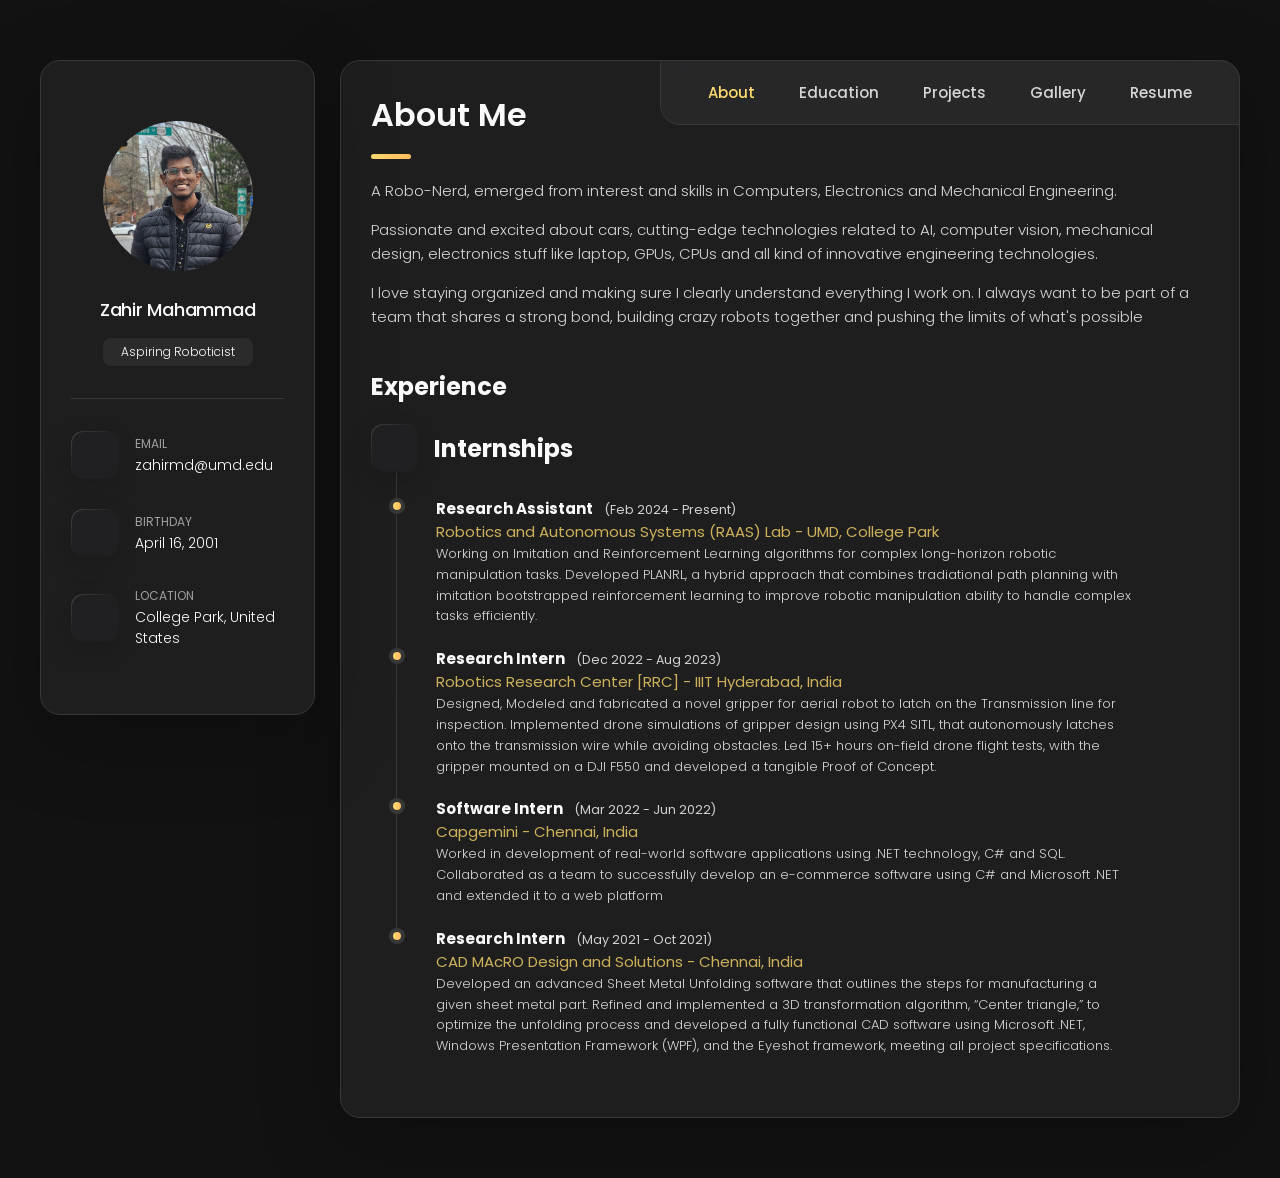
==== commit 2364f38e: "Projects-NAVINCT to PLANRL" ====
--- a/index.html
+++ b/index.html
@@ -24,6 +24,13 @@
       rel="stylesheet"
     />
     <link rel="stylesheet" href="https://cdnjs.cloudflare.com/ajax/libs/font-awesome/6.0.0/css/all.min.css">
+    <!-- <link rel="stylesheet" href="https://cdn.jsdelivr.net/npm/ionicons@5.5.2/dist/css/ionicons.min.css"/> -->
+    <!-- <link rel="stylesheet" href="https://use.fontawesome.com/releases/v6.0.0-beta3/css/all.css"> -->
+  
+    <!-- Ionicons JavaScript link - Newly added when the icons suddenly disappeared-->
+  <script type="module" src="https://cdn.jsdelivr.net/npm/ionicons@5.5.2/dist/ionicons/ionicons.esm.js"></script>
+  <script nomodule src="https://cdn.jsdelivr.net/npm/ionicons@5.5.2/dist/ionicons/ionicons.js"></script>
+
 
   </head>
 
@@ -233,7 +240,7 @@
                 <p class="timeline-text" style="font-size: small;">
                   Working on Imitation and Reinforcement Learning algorithms for complex 
                   long-horizon robotic manipulation tasks.
-                  Developed NAVINACT, a hybrid approach that combines tradiational path 
+                  Developed PLANRL, a hybrid approach that combines tradiational path 
                   planning with imitation bootstrapped reinforcement learning to improve robotic manipulation
                   ability to handle complex tasks efficiently.
               </li>
@@ -843,7 +850,7 @@
                 <a href="#">
                   <figure class="blog-banner-box">
                     <img
-                      src="./assets/images/navinact.png"
+                      src="./assets/images/planrl.png"
                       alt="AMD 9000X3D CPUs"
                       loading="lazy"
                     />
@@ -858,7 +865,7 @@
                       <time datetime="2022-02-23">UMD</time>
                     </div>
 
-                    <h3 class="h3 blog-item-title">NAVINACT</h3>
+                    <h3 class="h3 blog-item-title">PLANRL</h3>
 
                     <p class="blog-text">
                       Navigation in Action for RL, a hybrid approach that combines 
@@ -1052,7 +1059,7 @@
                       <time datetime="2022-02-23">UMD</time>
                     </div>
 
-                    <h3 class="h3 blog-item-title">MobileRobot Gazebo Simulation</h3>
+                    <h3 class="h3 blog-item-title">MobileRobot Simulation</h3>
 
                     <p class="blog-text">
                       Apple's first mixed-reality headset, the Vision Pro,
@@ -1463,8 +1470,8 @@
                     <time datetime="2022-02-23">UMD</time>
                   </div>
 
-                  <!-- <h3 class="h3 blog-item-title">NAVINACT</h3> -->
-                  <!-- <p>NAVINACT</p> -->
+                  <!-- <h3 class="h3 blog-item-title">PLANRL</h3> -->
+                  <!-- <p>PLANRL</p> -->
 
                   <!-- <p class="blog-text">
                     hi
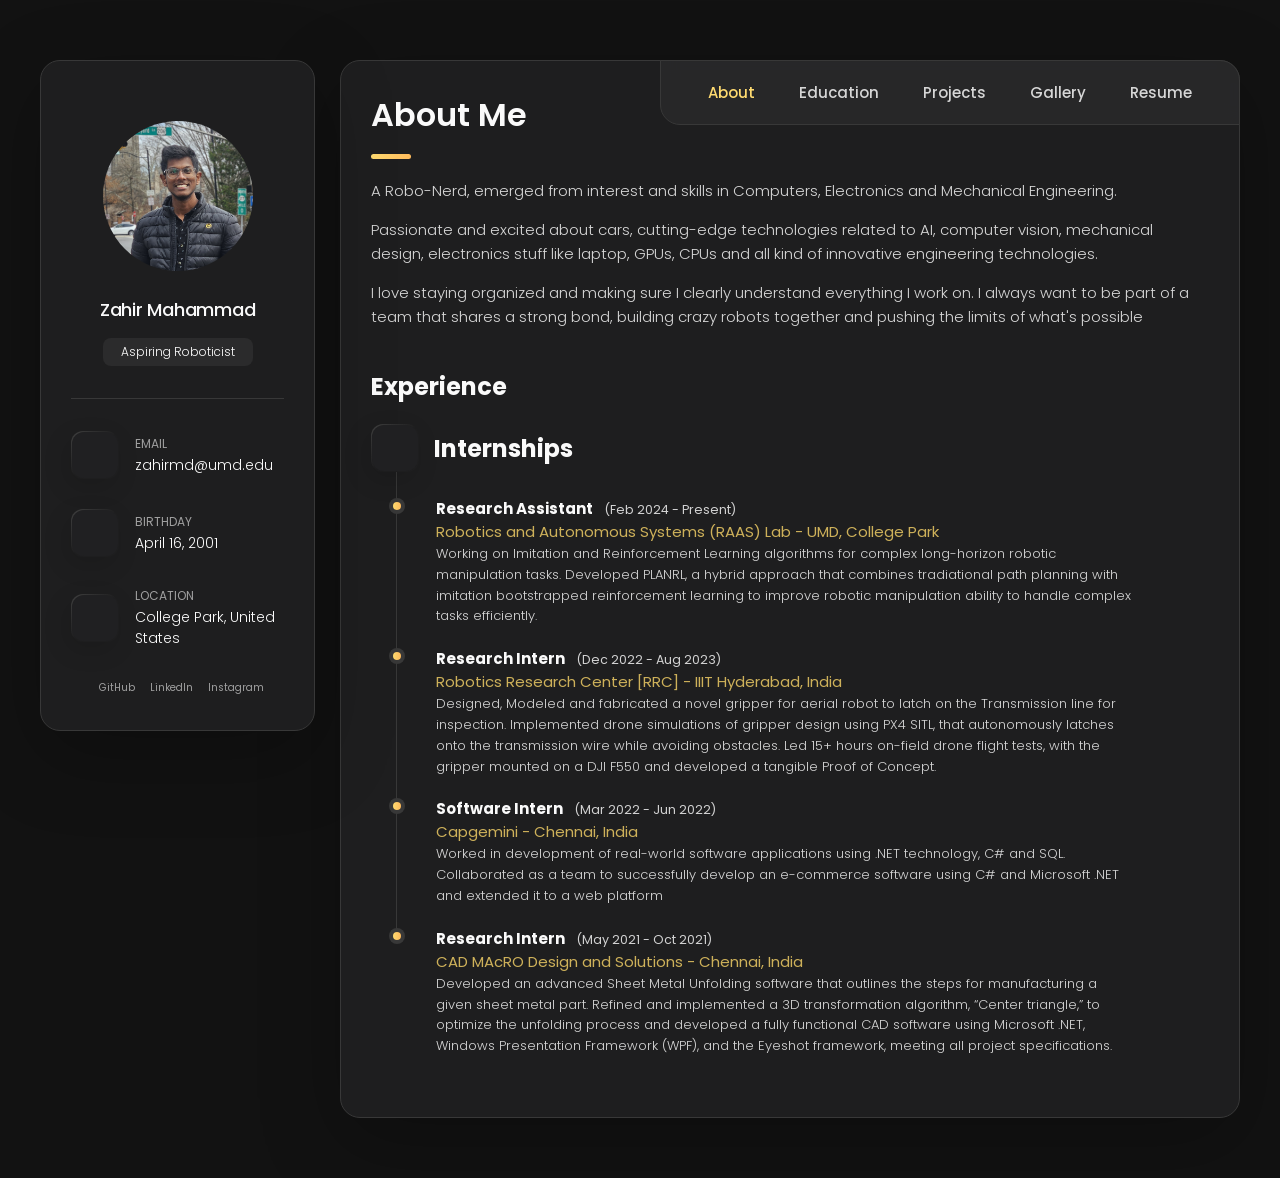
==== commit d3168053: "Name under logos" ====
--- a/index.html
+++ b/index.html
@@ -132,6 +132,7 @@
                 class="social-link" target="_blank"
               >
                 <ion-icon name="logo-github"></ion-icon>
+                <span class="social-text" style="font-size:x-small;">GitHub</span>
               </a>
             </li>
 
@@ -141,6 +142,7 @@
                 class="social-link" target="_blank"
               >
                 <ion-icon name="logo-linkedin"></ion-icon>
+                <span class="social-text" style="font-size:x-small;">LinkedIn</span>
               </a>
             </li>
 
@@ -150,6 +152,7 @@
                 class="social-link" target="_blank"
               >
                 <ion-icon name="logo-instagram"></ion-icon>
+                <span class="social-text" style="font-size:x-small;">Instagram</span>
               </a>
             </li>
           </ul>
@@ -996,7 +999,7 @@
                     <h3 class="h3 blog-item-title">CrazyS - ROS noetic</h3>
 
                     <p class="blog-text">
-                      New models added to the drone simulation 
+                      New drone models to the simulation 
                       package, CrazyS. The package has iris, 
                       pelican and crazyflie, new drone models, dji - F450, F550, S500, S550, are added to the simulation
                     </p>
@@ -1382,7 +1385,7 @@
               <a href="javascript:void(0);">
                 <figure class="blog-banner-box" style="aspect-ratio: 9/16; height: auto;">
                   <img
-                    src="./assets/images/ai_summit/me2.jpg"
+                    src="./assets/images/ai_summit/me_superchip.jpg"
                     alt="Apple Vision Pro"
                     loading="lazy"
                   />
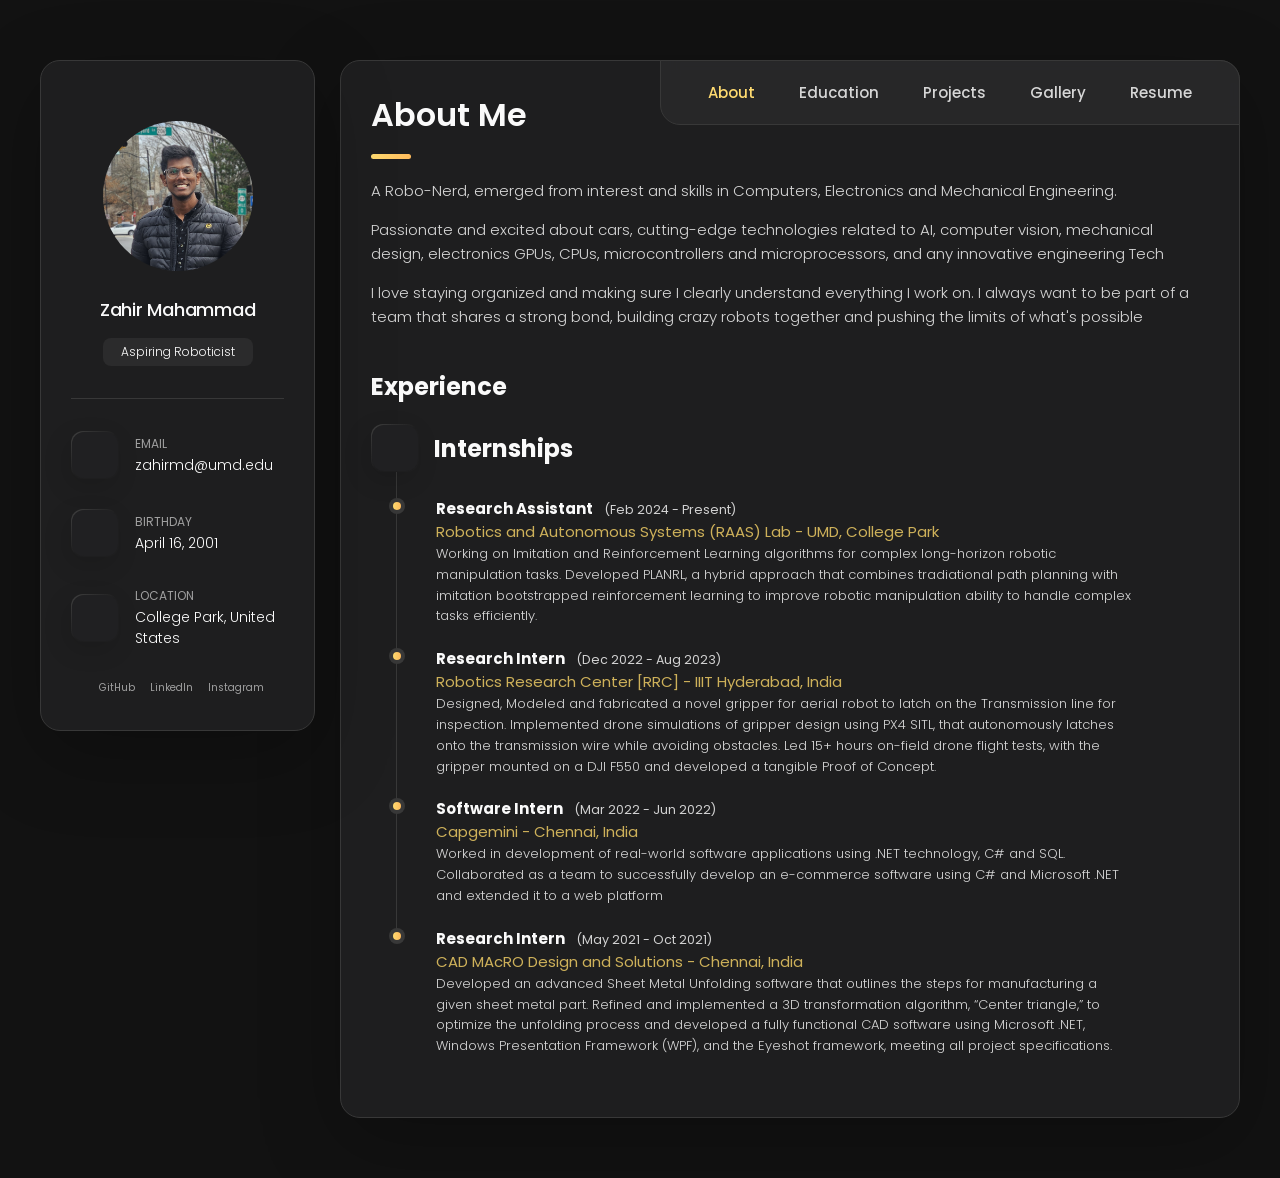
==== commit d1ce9a36: "Bio update" ====
--- a/index.html
+++ b/index.html
@@ -202,7 +202,7 @@
 
             <p>
               Passionate and excited about cars, cutting-edge technologies related 
-              to AI, computer vision, mechanical design, electronics stuff like laptop, GPUs, CPUs and all kind of innovative engineering technologies.
+              to AI, computer vision, mechanical design, electronics GPUs, CPUs, microcontrollers and microprocessors, and any innovative engineering Tech
             </p>
             <p>
 
@@ -1858,7 +1858,7 @@
             onclick="window.open('https://drive.google.com/file/d/1ykB5tf8G_TGYDqUxqbpNCjAKu20TAUMZ/view?usp=sharing', '_blank')"
             class="download-btn"
             >
-              Download CV
+              Download Resume
             </button>
           </section>
           <br />
